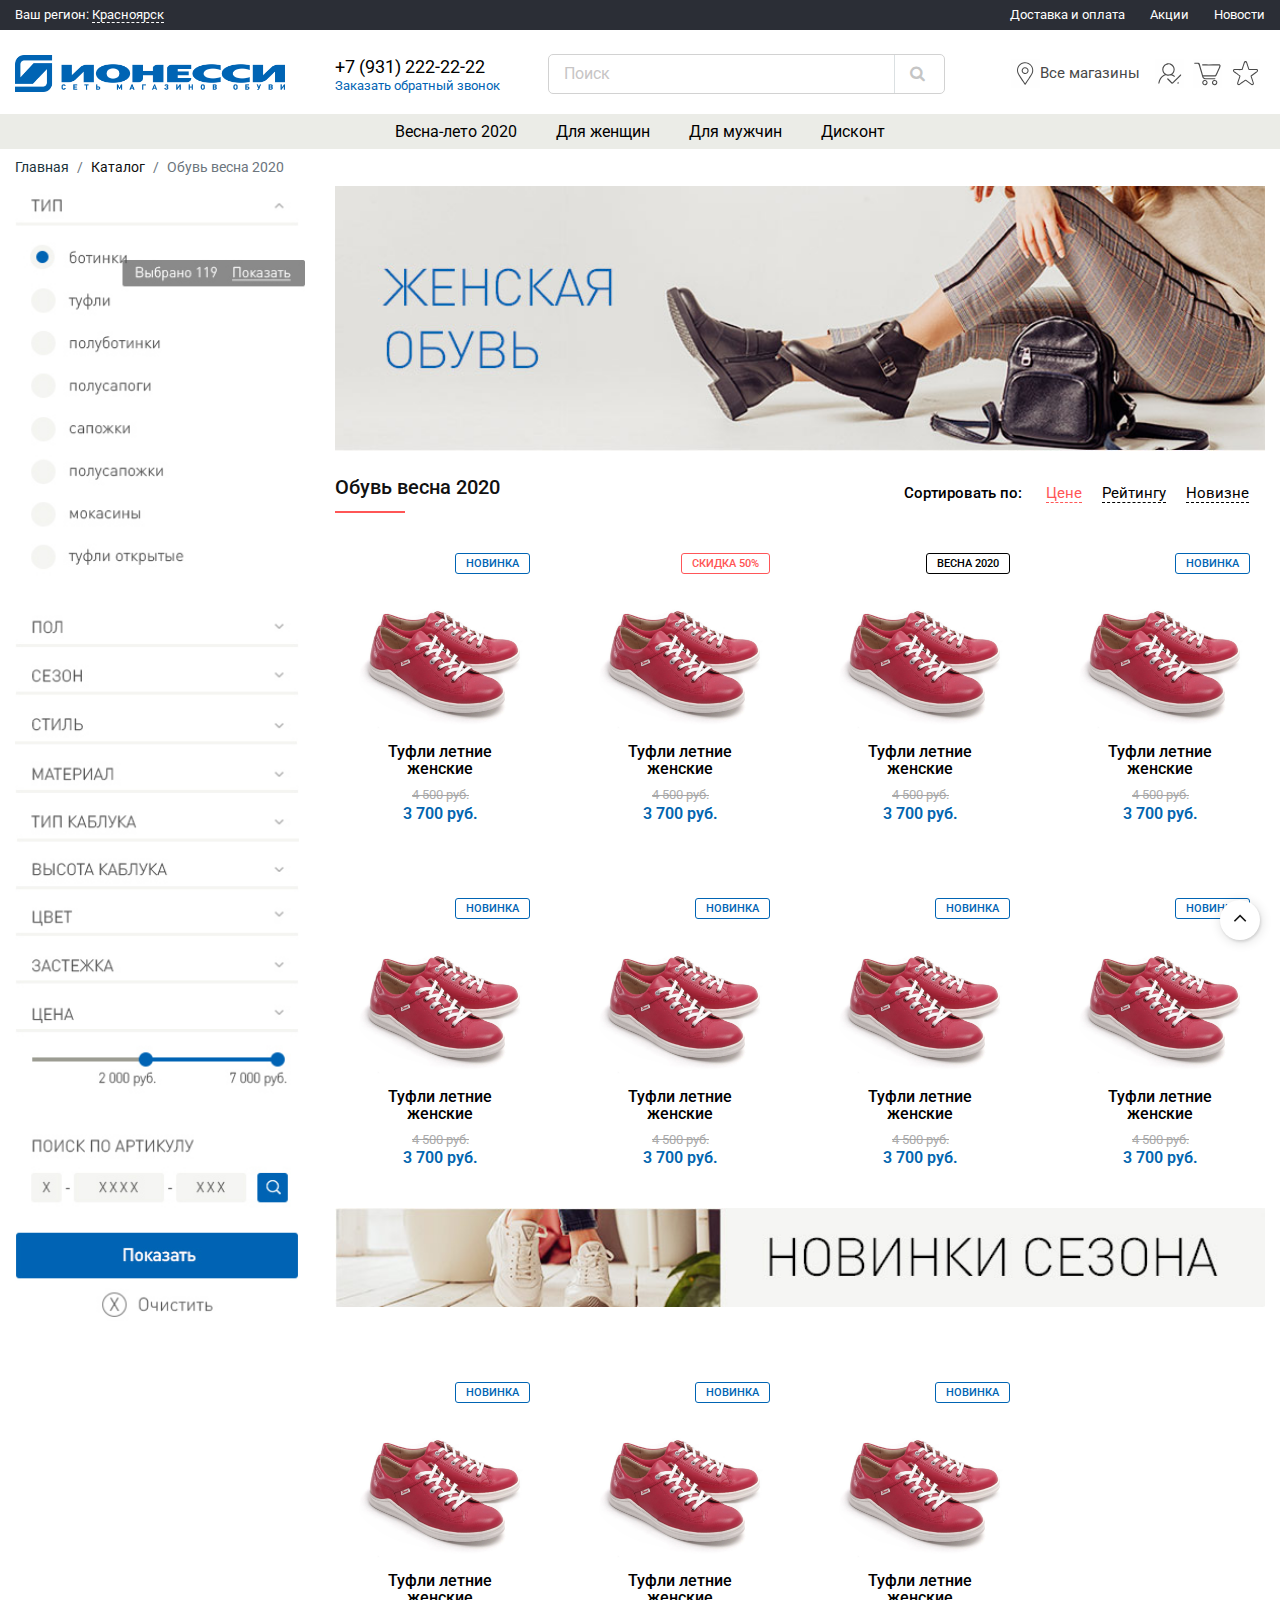
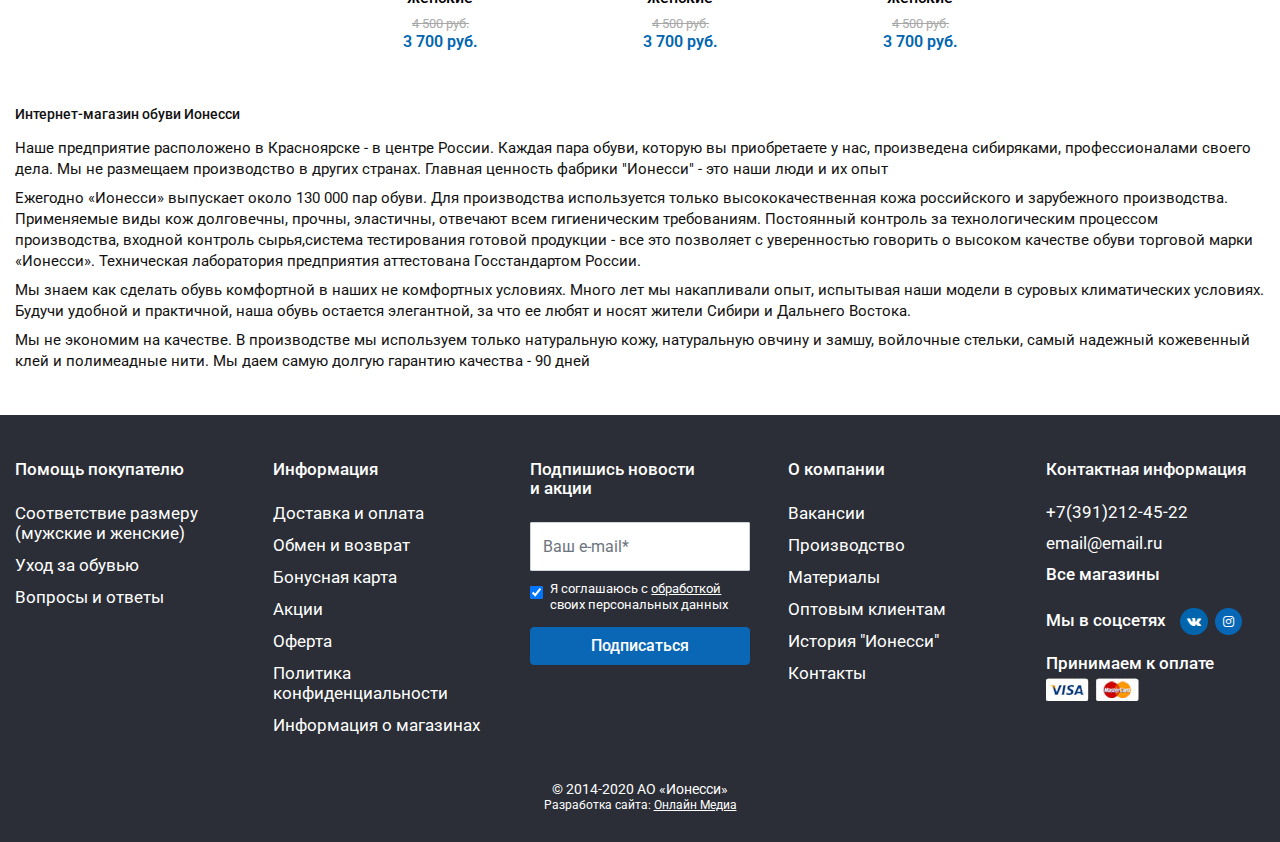
==== catalog.html @ 067e92b2 "Original Files Ionessi" ====
<!DOCTYPE html>
<html lang="ru">

<head>

    <meta charset="utf-8">

    <title>Project VAR</title>
    <meta name="description" content="Project VAR">

    <meta http-equiv="X-UA-Compatible" content="IE=edge">
    <meta name="viewport" content="width=device-width, initial-scale=1, maximum-scale=1">

    <!-- Open Graph Protocol Start -->
    <meta property="og:type" content="article">
    <meta property="og:site_name" content="">
    <meta property="og:title" content="" />
    <meta property="og:description" content="" />
    <meta property="og:url" content="">
    <meta property="og:locale" content="ru_RU">
    <meta property="og:image" content="" />
    <!-- Open Graph Protocol End -->

    <!-- Reset Phone Style Start -->
    <meta name="format-detection" content="telephone=no">
    <!-- Reset Phone Style End -->

    <!-- Template Basic Images Start -->
    <link rel="icon" href="img/favicon/favicon.ico">
    <link rel="apple-touch-icon" sizes="180x180" href="img/favicon/apple-touch-icon-180x180.png">
    <!-- Template Basic Images End -->

    <!-- Custom Browsers Color Start -->
    <meta name="theme-color" content="#000">
    <meta name="msapplication-navbutton-color" content="#000">
    <meta name="apple-mobile-web-app-status-bar-style" content="#000">
    <!-- Custom Browsers Color End -->

    <!-- Other Scripts, Bootstrap First -->
    <link rel="stylesheet" href="libs/bootstrap/css/bootstrap.min.css">
    <link rel="stylesheet"
        href="https://fonts.googleapis.com/css2?family=Roboto:ital,wght@0,400;0,500;0,700;1,400&display=swap">
    <link rel="stylesheet" href="libs/font-awesome/css/font-awesome.min.css">
    <link rel="stylesheet" href="libs/owlcarousel/owl.carousel.min.css">
    <link rel="stylesheet" href="libs/owlcarousel/owl.theme.default.min.css">
    <link rel="stylesheet" type="text/css" href="libs/slick/slick.css" />
    <link rel="stylesheet" type="text/css" href="libs/slick/slick-theme.css" />
    <link rel="stylesheet" href="css/main.css">
    <link rel="stylesheet" href="css/media.css">

</head>

<body>

    <div class="top-line">
        <div class="container-fluid">
            <div class="row">

            </div>
        </div>
    </div>

     <!-- HEADER START -->
     <header id="header" class="header">

        <div class="header-top d-none d-lg-block">
            <div class="container">
                <div class="row justify-content-between align-items-center">
                    <div class="col-md-auto col-12">
                        <div class="region-select">
                            <p>Ваш регион: <a href="#">Красноярск</a></p>
                        </div>
                    </div>
                    <div class="col-md-auto">
                        <ul>
                            <li><a href="#">Доставка и оплата</a></li>
                            <li><a href="#">Акции</a></li>
                            <li><a href="#">Новости</a></li>
                        </ul>
                    </div>
                </div>
            </div>
        </div>

        <div class="fixed-header" id="fixed-header">

            <div class="header-middle d-none d-lg-block">
                <div class="container">
                    <div class="row">
                        <div class="col-xl-3 col-lg-4">
                            <a href="#" class="logo">
                                <img src="img/logo/logo.png" alt="">
                            </a>
                        </div>
                        <div class="col-xl-2 col-lg-4">
                            <div class="header-phone">
                                <a href="tel:" class="phone">+7 (931) 222-22-22</a>
                                <a href="" class="orderphone">Заказать обратный звонок</a>
                            </div>
                        </div>

                        <div class="col-lg-4 d-lg-block d-xl-none">
                            <div class="header-right">
                                <ul>
                                    <li>
                                        <div class="header-shops">
                                            <img src="img/icon/karta.svg"></object>
                                            <a href="#">Все магазины</a>
                                        </div>
                                    </li>
                                    <li><a href=""><img src="img/icon/lich-kab.svg"></a></li>
                                    <li><a href=""><img src="img/icon/korzina.svg"></a></li>
                                    <li><a href=""><img src="img/icon/izbrannoe.svg"></a></li>
                                </ul>
                            </div>
                        </div>

                        <div class="col-xl-4 ">
                            <div class="header-search">
                                <form action="#" method="get">
                                    <div class="header-search-wrapper">
                                        <input type="search" class="form-control" name="q" id="q" placeholder="Поиск"
                                            required="">
                                        <button class="btn" type="submit"><i class="fa fa-search"
                                                aria-hidden="true"></i></button>
                                    </div>
                                </form>
                            </div>
                        </div>
                        <div class="col-xl-3 d-none d-xl-block">
                            <div class="header-right">
                                <ul>
                                    <li>
                                        <div class="header-shops">
                                            <img src="img/icon/karta.svg"></object>
                                            <a href="#">Все магазины</a>
                                        </div>
                                    </li>
                                    <li><a href=""><img src="img/icon/lich-kab.svg"></a></li>
                                    <li><a href=""><img src="img/icon/korzina.svg"></a></li>
                                    <li><a href=""><img src="img/icon/izbrannoe.svg"></a></li>
                                </ul>
                            </div>
                        </div>
                    </div>
                </div>
            </div>
            <!--MAIN MENU START -->
            <div class="nav-wrap main-menu">
                <div class="container">

                    <div class="menu-mobile-wrapper d-block d-lg-none">

                        <a href="#">
                            <img src="img/logo/logo.png" alt="">
                        </a>
                        <div class="mobile-icons">
                            <a href=""><img src="img/icon/izbrannoe.svg"></a>
                            <a href=""><img src="img/icon/korzina.svg"></a>
                        </div>
                    </div>

                    <nav class="menu" id="menu">
                        <ul>
                            <li class="d-block d-lg-none">
                                <div class="header-search">
                                    <form action="#" method="get">
                                        <div class="header-search-wrapper">
                                            <input type="search" class="form-control" name="q" id="q"
                                                placeholder="Поиск" required="">
                                            <button class="btn" type="submit"><i class="fa fa-search"
                                                    aria-hidden="true"></i></button>
                                        </div>
                                    </form>
                                </div>
                            </li>
                            <li><a href="#">Весна-лето 2020</a>
                                <ul>
                                    <li>
                                        <a href="#">Женская обувь</a>

                                        <a href="#">Весна-лето 2020</a>
                                        <ul>
                                            <li><a href="#">В наличии</a></li>
                                        </ul>

                                        <a href="#">Тип обуви</a>
                                        <ul>
                                            <li><a href="#">Кеды(1)</a></li>
                                            <li><a href="#">Кроссовки(14)</a></li>
                                            <li><a href="#">Полуботинки(2)</a></li>
                                            <li><a href="#">Балетки(33)</a></li>
                                            <li><a href="#">Туфли(1)</a></li>
                                            <li><a href="#">Босоножки(24)</a></li>
                                            <li><a href="#">Сандалии(2)</a></li>
                                            <li><a href="#">Сабо(13)</a></li>
                                            <li><a href="#">Шлепанцы(91)</a></li>
                                            <li><a href="#">Ботинки(210)</a></li>
                                            <li><a href="#">Ботильоны(335)</a></li>
                                            <li><a href="#">Полусапоги(310)</a></li>
                                            <li><a href="#">Сапоги(104)</a></li>
                                        </ul>
                                    </li>
                                    <li>
                                        <a href="#">Стиль</a>
                                        <ul>
                                            <li><a href="#">Классический(56)</a></li>
                                            <li><a href="#">Повседневный(143)</a></li>
                                            <li><a href="#">Спортивный(83)</a></li>
                                            <li><a href="#">Для активного отдыха(51)</a></li>
                                        </ul>
                                        <a href="#">Особые свойства</a>
                                        <ul>
                                            <li><a href="#">Обувь с Gore-Tex(70)</a></li>
                                            <li><a href="#">Обувь с Hydromax(22)</a></li>
                                        </ul>
                                        <a href="#">Товары со скидкой(346)</a>
                                        <a href="#" class="info-img"><img src="images/b1.jpg" alt=""></a>
                                    </li>
                                    <li><a href="#">Категория</a>
                                        <ul>
                                            <li><a href="#">Подкатегория</a></li>
                                            <li><a href="#">Подкатегория</a></li>
                                            <li><a href="#">Подкатегория</a></li>
                                            <li><a href="#">Подкатегория</a></li>
                                        </ul>
                                    </li>
                                </ul>
                            </li>
                            <li>
                                <a href="#">Для женщин</a>
                                <ul>
                                    <li><a href="#">Категория</a></li>
                                    <li><a href="#">Категория</a></li>
                                    <li><a href="#">Категория</a></li>
                                </ul>
                            </li>
                            <li><a href="#">Для мужчин</a>
                                <ul>
                                    <li><a href="#">Категория</a>
                                        <ul>
                                            <li><a href="#">Подкатегория</a></li>
                                            <li><a href="#">Подкатегория</a></li>
                                            <li><a href="#">Подкатегория</a></li>
                                            <li><a href="#">Подкатегория</a></li>
                                        </ul>
                                    </li>
                                    <li><a href="#">Категория</a>
                                        <ul>
                                            <li><a href="#">Подкатегория</a></li>
                                            <li><a href="#">Подкатегория</a></li>
                                            <li><a href="#">Подкатегория</a></li>
                                            <li><a href="#">Подкатегория</a></li>
                                        </ul>
                                    </li>
                                    <li><a href="#">Категория</a>
                                        <ul>
                                            <li><a href="#">Подкатегория</a></li>
                                            <li><a href="#">Подкатегория</a></li>
                                            <li><a href="#">Подкатегория</a></li>
                                            <li><a href="#">Подкатегория</a></li>
                                        </ul>
                                    </li>
                                </ul>
                            </li>
                            <li><a href="#">Дисконт</a>
                            <li class="bottom-part-menu d-block d-lg-none">
                                <p class="region-select">Ваш регион: <a href="#">Красноярск</a></p>
                                <a href="tel:" class="phone">+7 (931) 222-22-22</a>
                                <p class="autorization"><a href="#">Регистрация</a>/ <a href="#">Войти</a></p>
                                <a href="#">Доставка и оплата</a>
                                <a href="#">Обмен и возврат</a>
                                <a href="#">Бонусная программа</a>
                                <a href="#">Вопросы и ответы</a>
                                <a href="#">Контакты</a>
                            </li>
                        </ul>
                    </nav>

                </div>
            </div>
            <!--MAIN MENU END -->
        </div>

    </header>
    <!-- HEADER END -->

    <div class="main-wrapper">

        <div class="breadcrumb-section">
            <div class="container">
                <div class="row">
                    <div class="col-md-12">
                        <ol class="breadcrumb">
                            <li class="breadcrumb-item"><a href="index.html">Главная</a></li>
                            <li class="breadcrumb-item">Каталог</li>
                            <li class="breadcrumb-item active">Обувь весна 2020</li>
                        </ol>
                    </div>
                </div>
            </div>
        </div>

        <section class="inner-part">
            <div class="container">
                <div class="row">
                    <div class="col-xl-3 col-lg-4 d-none d-lg-block">
                        <img src="images/demofilter.jpg" style="width: 100%;">
                    </div>
                    <div class="col-xl-9 col-lg-8">
                        <div class="top-banner-wrapper d-none d-lg-block">
                            <img src="images/catalog-banner.jpg">
                        </div>

                        <div class="catalog">

                            <div class="catalog-title-wrapper">
                                <div class="row">
                                    <div class="col-lg-6">
                                        <div class="section-title">
                                            <h1>Обувь весна 2020</h1>
                                        </div>
                                    </div>
                                    <div class="col-lg-6 d-none d-lg-block">
                                        <div class="catalog-sort">
                                            <h3>Сортировать по:</h3>
                                            <ul>
                                                <li><a href="" class="active">Цене</a></li>
                                                <li><a href="">Рейтингу</a></li>
                                                <li><a href="">Новизне</a></li>
                                            </ul>
                                        </div>
                                    </div>
                                </div>
                            </div>

                            <div class="catalog-settings d-block d-lg-none">
                                <div class="catalog-settings__part">
                                    <div class="dropdown open">
                                        <a type="button" id="dropdownMenuButton" data-toggle="dropdown" aria-haspopup="true" aria-expanded="false">
                                          Сортировать по <i class="fa fa-angle-down" aria-hidden="true"></i>
                                        </a>
                                        <div class="dropdown-menu" aria-labelledby="dropdownMenuButton">
                                          <a class="dropdown-item" href="#">Цене</a>
                                          <a class="dropdown-item" href="#">Рейтингу</a>
                                          <a class="dropdown-item" href="#">Новизне</a>
                                        </div>
                                      </div>
                                </div>
                                <div class="catalog-settings__part">
                                    <a href="#" data-toggle="modal" data-target="#openfilter">Фильтр <i class="fa fa-filter" aria-hidden="true"></i></a>
                                </div>
                            </div>

                            <div class="catalog-items">
                                <div class="row">


                                    <div class="col-xl-3 col-lg-4 col-sm-6 col-6">
                                        <div class="item inner-item">
                                            <p class="item-new">Новинка</p>
                                            <div class="item-image">
                                                <a href="product-item.html">
                                                    <img src="images/content/01.jpg" alt="">
                                                    <img src="images/content/02.jpg" alt="">
                                                </a>
                                                <a href="#" class="btn btn-primary">Быстрый просмотр</a>
                                            </div>
                                            <div class="item-desc">
                                                <p class="item-title">Туфли летние женские</p>
                                                <p class="old-price">
                                                    4 500 <span class="ruble">руб.</span>
                                                </p>
                                                <p class="item-price"> 3 700 <span class="ruble">руб.</span></p>


                                            </div>
                                            <div class="item-hover">
                                                <button type="submit" class="btn btn-primary">В корзину</button>
                                            </div>
                                        </div>
                                    </div>

                                    <div class="col-xl-3 col-lg-4 col-sm-6 col-6">
                                        <div class="item inner-item">
                                            <p class="item-action">Скидка 50%</p>
                                            <div class="item-image">
                                                <a href="product-item.html">
                                                    <img src="images/content/01.jpg" alt="">
                                                    <img src="images/content/02.jpg" alt="">
                                                </a>
                                                <a href="#" class="btn btn-primary">Быстрый просмотр</a>
                                            </div>
                                            <div class="item-desc">
                                                <p class="item-title">Туфли летние женские</p>
                                                <p class="old-price">
                                                    4 500 <span class="ruble">руб.</span>
                                                </p>
                                                <p class="item-price"> 3 700 <span class="ruble">руб.</span></p>


                                            </div>
                                            <div class="item-hover">
                                                <button type="submit" class="btn btn-primary">В корзину</button>
                                            </div>
                                        </div>
                                    </div>


                                    <div class="col-xl-3 col-lg-4 col-sm-6 col-6">
                                        <div class="item inner-item">
                                            <p class="item-season">Весна 2020</p>
                                            <div class="item-image">
                                                <a href="product-item.html">
                                                    <img src="images/content/01.jpg" alt="">
                                                    <img src="images/content/02.jpg" alt="">
                                                </a>
                                                <a href="#" class="btn btn-primary">Быстрый просмотр</a>
                                            </div>
                                            <div class="item-desc">
                                                <p class="item-title">Туфли летние женские</p>
                                                <p class="old-price">
                                                    4 500 <span class="ruble">руб.</span>
                                                </p>
                                                <p class="item-price"> 3 700 <span class="ruble">руб.</span></p>


                                            </div>
                                            <div class="item-hover">
                                                <button type="submit" class="btn btn-primary">В корзину</button>
                                            </div>
                                        </div>
                                    </div>


                                    <div class="col-xl-3 col-lg-4 col-sm-6 col-6">
                                        <div class="item inner-item">
                                            <p class="item-new">Новинка</p>
                                            <div class="item-image">
                                                <a href="product-item.html">
                                                    <img src="images/content/01.jpg" alt="">
                                                    <img src="images/content/02.jpg" alt="">
                                                </a>
                                                <a href="#" class="btn btn-primary">Быстрый просмотр</a>
                                            </div>
                                            <div class="item-desc">
                                                <p class="item-title">Туфли летние женские</p>
                                                <p class="old-price">
                                                    4 500 <span class="ruble">руб.</span>
                                                </p>
                                                <p class="item-price"> 3 700 <span class="ruble">руб.</span></p>


                                            </div>
                                            <div class="item-hover">
                                                <button type="submit" class="btn btn-primary">В корзину</button>
                                            </div>
                                        </div>
                                    </div>


                                    <div class="col-xl-3 col-lg-4 col-sm-6 col-6">
                                        <div class="item inner-item">
                                            <p class="item-new">Новинка</p>
                                            <div class="item-image">
                                                <a href="product-item.html">
                                                    <img src="images/content/01.jpg" alt="">
                                                    <img src="images/content/02.jpg" alt="">
                                                </a>
                                                <a href="#" class="btn btn-primary">Быстрый просмотр</a>
                                            </div>
                                            <div class="item-desc">
                                                <p class="item-title">Туфли летние женские</p>
                                                <p class="old-price">
                                                    4 500 <span class="ruble">руб.</span>
                                                </p>
                                                <p class="item-price"> 3 700 <span class="ruble">руб.</span></p>


                                            </div>
                                            <div class="item-hover">
                                                <button type="submit" class="btn btn-primary">В корзину</button>
                                            </div>
                                        </div>
                                    </div>

                                    <div class="col-xl-3 col-lg-4 col-sm-6 col-6">
                                        <div class="item inner-item">
                                            <p class="item-new">Новинка</p>
                                            <div class="item-image">
                                                <a href="product-item.html">
                                                    <img src="images/content/01.jpg" alt="">
                                                    <img src="images/content/02.jpg" alt="">
                                                </a>
                                                <a href="#" class="btn btn-primary">Быстрый просмотр</a>
                                            </div>
                                            <div class="item-desc">
                                                <p class="item-title">Туфли летние женские</p>
                                                <p class="old-price">
                                                    4 500 <span class="ruble">руб.</span>
                                                </p>
                                                <p class="item-price"> 3 700 <span class="ruble">руб.</span></p>


                                            </div>
                                            <div class="item-hover">
                                                <button type="submit" class="btn btn-primary">В корзину</button>
                                            </div>
                                        </div>
                                    </div>

                                    <div class="col-xl-3 col-lg-4 col-sm-6 col-6">
                                        <div class="item inner-item">
                                            <p class="item-new">Новинка</p>
                                            <div class="item-image">
                                                <a href="product-item.html">
                                                    <img src="images/content/01.jpg" alt="">
                                                    <img src="images/content/02.jpg" alt="">
                                                </a>
                                                <a href="#" class="btn btn-primary">Быстрый просмотр</a>
                                            </div>
                                            <div class="item-desc">
                                                <p class="item-title">Туфли летние женские</p>
                                                <p class="old-price">
                                                    4 500 <span class="ruble">руб.</span>
                                                </p>
                                                <p class="item-price"> 3 700 <span class="ruble">руб.</span></p>


                                            </div>
                                            <div class="item-hover">
                                                <button type="submit" class="btn btn-primary">В корзину</button>
                                            </div>
                                        </div>
                                    </div>


                                    <div class="col-xl-3 col-lg-4 col-sm-6 col-6">
                                        <div class="item inner-item">
                                            <p class="item-new">Новинка</p>
                                            <div class="item-image">
                                                <a href="product-item.html">
                                                    <img src="images/content/01.jpg" alt="">
                                                    <img src="images/content/02.jpg" alt="">
                                                </a>
                                                <a href="#" class="btn btn-primary">Быстрый просмотр</a>
                                            </div>
                                            <div class="item-desc">
                                                <p class="item-title">Туфли летние женские</p>
                                                <p class="old-price">
                                                    4 500 <span class="ruble">руб.</span>
                                                </p>
                                                <p class="item-price"> 3 700 <span class="ruble">руб.</span></p>


                                            </div>
                                            <div class="item-hover">
                                                <button type="submit" class="btn btn-primary">В корзину</button>
                                            </div>
                                        </div>
                                    </div>











                                    <!-- SECTION BANNER -->
                                    <div class="col-md-12 d-none d-lg-block">
                                        <div class="section-banner">
                                            <a href="#">
                                                <img src="images/section-banner.jpg" alt="">
                                            </a>
                                        </div>
                                    </div>
                                    <!-- / SECTION BANNER -->

                                    <div class="col-xl-3 col-lg-4 col-sm-6 col-6">
                                        <div class="item inner-item">
                                            <p class="item-new">Новинка</p>
                                            <div class="item-image">
                                                <a href="product-item.html">
                                                    <img src="images/content/01.jpg" alt="">
                                                    <img src="images/content/02.jpg" alt="">
                                                </a>
                                                <a href="#" class="btn btn-primary">Быстрый просмотр</a>
                                            </div>
                                            <div class="item-desc">
                                                <p class="item-title">Туфли летние женские</p>
                                                <p class="old-price">
                                                    4 500 <span class="ruble">руб.</span>
                                                </p>
                                                <p class="item-price"> 3 700 <span class="ruble">руб.</span></p>


                                            </div>
                                            <div class="item-hover">
                                                <button type="submit" class="btn btn-primary">В корзину</button>
                                            </div>
                                        </div>
                                    </div>


                                    <div class="col-xl-3 col-lg-4 col-sm-6 col-6">
                                        <div class="item inner-item">
                                            <p class="item-new">Новинка</p>
                                            <div class="item-image">
                                                <a href="product-item.html">
                                                    <img src="images/content/01.jpg" alt="">
                                                    <img src="images/content/02.jpg" alt="">
                                                </a>
                                                <a href="#" class="btn btn-primary">Быстрый просмотр</a>
                                            </div>
                                            <div class="item-desc">
                                                <p class="item-title">Туфли летние женские</p>
                                                <p class="old-price">
                                                    4 500 <span class="ruble">руб.</span>
                                                </p>
                                                <p class="item-price"> 3 700 <span class="ruble">руб.</span></p>


                                            </div>
                                            <div class="item-hover">
                                                <button type="submit" class="btn btn-primary">В корзину</button>
                                            </div>
                                        </div>
                                    </div>


                                    <div class="col-xl-3 col-lg-4 col-sm-6 col-6">
                                        <div class="item inner-item">
                                            <p class="item-new">Новинка</p>
                                            <div class="item-image">
                                                <a href="product-item.html">
                                                    <img src="images/content/01.jpg" alt="">
                                                    <img src="images/content/02.jpg" alt="">
                                                </a>
                                                <a href="#" class="btn btn-primary">Быстрый просмотр</a>
                                            </div>
                                            <div class="item-desc">
                                                <p class="item-title">Туфли летние женские</p>
                                                <p class="old-price">
                                                    4 500 <span class="ruble">руб.</span>
                                                </p>
                                                <p class="item-price"> 3 700 <span class="ruble">руб.</span></p>


                                            </div>
                                            <div class="item-hover">
                                                <button type="submit" class="btn btn-primary">В корзину</button>
                                            </div>
                                        </div>
                                    </div>


                                </div>



                            </div>

                            <!-- PAGINATION -->
                            <div class="product-pagination">
                                <div class="row">
                                    <div class="col-md-12">

                                    </div>
                                </div>
                            </div>
                            <!-- /PAGINATION -->

                        </div>
                    </div>
                </div>
            </div>
        </section>

        <section class="page-desc">
            <div class="container">
                <div id="readmore">
                    <h2>Интернет-магазин обуви Ионесси</h2>
                    <p>Наше предприятие расположено в Красноярске - в центре России. Каждая пара обуви, которую вы
                        приобретаете у нас, произведена сибиряками, профессионалами своего дела. Мы не размещаем
                        производство в других странах. Главная ценность фабрики "Ионесси" - это наши люди и их опыт</p>
                    <p>Ежегодно «Ионесси» выпускает около 130 000 пар обуви. Для производства используется только
                        высококачественная кожа российского и зарубежного производства. Применяемые виды кож долговечны,
                        прочны, эластичны, отвечают всем гигиеническим требованиям. Постоянный контроль за
                        технологическим процессом производства, входной контроль сырья,система тестирования готовой
                        продукции - все это позволяет с уверенностью говорить о высоком качестве обуви торговой марки
                        «Ионесси».

                        Техническая лаборатория предприятия аттестована Госстандартом России.</p>
                    <p>Мы знаем как сделать обувь комфортной в наших не комфортных условиях. Много лет мы накапливали
                        опыт, испытывая наши модели в суровых климатических условиях. Будучи удобной и практичной, наша
                        обувь остается элегантной, за что ее любят и носят жители Сибири и Дальнего Востока.</p>
                    <p>Мы не экономим на качестве. В производстве мы используем только натуральную кожу, натуральную
                        овчину и замшу, войлочные стельки, самый надежный кожевенный клей и полимеадные нити. Мы даем
                        самую долгую гарантию качества - 90 дней</p>
                </div>

            </div>
        </section>



    </div>

    <!-- Footer Start -->
    <footer class="footer">
        <div class="container grid">

            <div class="footer-widget">
                <h3>Помощь покупателю</h3>
                <ul>
                    <li><a href="#">Соответствие размеру (мужские и женские)</a></li>
                    <li><a href="#">Уход за обувью</a></li>
                    <li><a href="#">Вопросы и ответы</a></li>
                </ul>
            </div>

            <div class="footer-widget">
                <h3>Информация</h3>
                <ul>
                    <li><a href="#">Доставка и оплата</a></li>
                    <li><a href="#">Обмен и возврат</a></li>
                    <li><a href="#">Бонусная карта</a></li>
                    <li><a href="#">Акции</a></li>
                    <li><a href="#">Оферта</a></li>
                    <li><a href="#">Политика конфиденциальности</a></li>
                    <li><a href="#">Информация о магазинах</a></li>
                </ul>
            </div>

            <div class="footer-widget send-part">
                <h3>Подпишись новости <br />и акции</h3>
                <div class="send-order">
                    <form action="">
                        <input type="text" class="form-control" placeholder="Ваш e-mail*">
                        <div class="form-check">
                            <input class="form-check-input" type="checkbox" id="gridCheck" checked="">
                            <label class="form-check-label" for="gridCheck">
                                Я соглашаюсь c <a href="#">обработкой</a> своих персональных данных
                            </label>
                        </div>
                        <button type="submit" class="btn btn-primary btn-send">Подписаться</button>
                    </form>
                </div>
            </div>

            <div class="footer-widget">
                <h3>О компании</h3>
                <ul>
                    <li><a href="#">Вакансии</a></li>
                    <li><a href="#">Производство</a></li>
                    <li><a href="#">Материалы</a></li>
                    <li><a href="#">Оптовым клиентам</a></li>
                    <li><a href="#">История "Ионесси"</a></li>
                    <li><a href="#">Контакты</a></li>
                </ul>
            </div>

            <div class="footer-widget">
                <h3>Контактная информация</h3>
                <div class="contacts-info">
                    <a href="#">+7(391)212-45-22</a>
                    <a href="#">email@email.ru</a>
                </div>
                <h3><a href="#">Все магазины</a></h3>
                <h3 class="social">Мы в соцсетях</h3>
                <a href="#"><i class="fa fa-vk" aria-hidden="true"></i></a>
                <a href="#"><i class="fa fa-instagram" aria-hidden="true"></i></a>
                <h3 class="cards-title">Принимаем к оплате</h3>
                <img src="images/cards.jpg" alt="">
            </div>

        </div>
        <div class="footer-bottom">
            <div class="container">
                <div class="row">
                    <div class="col-md-12">
                        <p>&copy; 2014-2020 АО «Ионесси»</p>
                        <p class="madeby">Разработка сайта: <a href="">Онлайн Медиа</a></p>
                    </div>
                </div>
            </div>
        </div>
    </footer>
    <!-- Footer End -->
    <div id="back-to-top">
        <a href="#top"><i class="fa fa-angle-up"></i></a>
    </div>

    <div class="modal fade" id="openfilter" tabindex="-1" role="dialog"
    aria-labelledby="exampleModalLabel" style="display: none;" aria-hidden="true">
    <div class="modal-dialog modal-dialog-centered" role="document">
        <div class="modal-content">
            <div class="modal-header">
                <h5 class="modal-title" id="exampleModalLabel">Фильтр</h5>
                <button type="button" class="close" data-dismiss="modal" aria-label="Close">
                    <p>×</p>
                </button>
            </div>
            <div class="modal-body filter-body">
                <img src="images/demofilter.jpg" style="width: 100%;">
            </div>
        </div>
    </div>
</div>

    <!-- jQuery Scripts -->
    <script src="js/plugins.min.js"></script>
    <script src="libs/megamenu/js/megamenu.js"></script>
    <script src="libs/owlcarousel/owl.carousel.min.js"></script>
    <!--<script src="libs/owlcarousel/owl.carousel2.thumbs.min.js1"></script>-->
    <script src="libs/slick/slick.min.js"></script>
    <script src="libs/zoomsl/zoomsl.min.js"></script>
    <script src="libs/readmore/readmore.min.js"></script>
    <script src="js/common.js"></script>
</body>

</html>
---- css/main.css ----
/*----------------------------------------

[Table of contents]

1. Main Structure
2. Typography
3. Menu
4. Header
5. Footer
6. Main Slider
7. Banners & Modals
8. Browsers fix

-----------------------------------------*/

/*----------------------------------------
1. Main Structure
-----------------------------------------*/
/*
@font-face {
    font-family: 'DINPro-Light';
    src: url('../fonts/DINPro-Light.eot');
    src: local('☺'), url('../fonts/DINPro-Light.woff') format('woff'), url('../fonts/DINPro-Light.ttf') format('truetype'), url('../fonts/DINPro-Light.svg') format('svg');
    font-weight: normal;
    font-style: normal;
    font-display: swap;
}

@font-face {
    font-weight: 500;
    src: url('../fonts/DINPro-Regular.eot');
    src: local('☺'), url('../fonts/DINPro-Regular.woff') format('woff'), url('../fonts/DINPro-Regular.ttf') format('truetype'), url('../fonts/DINPro-Regular.svg') format('svg');
    font-weight: normal;
    font-style: normal;
    font-display: swap;
}

@font-face {
    font-weight: 500;
    src: url('../fonts/DINPro-Bold.eot');
    src: local('☺'), url('../fonts/DINPro-Bold.woff') format('woff'), url('../fonts/DINPro-Bold.ttf') format('truetype'), url('../fonts/DINPro-Bold.svg') format('svg');
    font-weight: normal;
    font-style: normal;
    font-display: swap;
}


@font-face {
    font-weight: 500;
    src: url('../fonts/DINPro-Medium.eot');
    src: local('☺'), url('../fonts/DINPro-Medium.woff') format('woff'), url('../fonts/DINPro-Medium.ttf') format('truetype'), url('../fonts/DINPro-Medium.svg') format('svg');
    font-weight: normal;
    font-style: normal;
    font-display: swap;
}
*/

body {
    /*font-family: 'DINPro-Light', Arial, Tahoma, sans-serif;*/
    font-family: 'Roboto', Arial, Tahoma, sans-serif;
    font-size: 18px;
    line-height: 1.2;
    font-weight: 400;
    color: #111111;
    margin-left: 0;
    margin-right: 0;
    margin-top: 0;
    min-width: 300px;
    -webkit-font-smoothing: antialiased;
}

.main-wrapper {
    min-height: 1150px;
}

.section-title h2 {
    margin-bottom: 40px;
    text-align: left;
    color: #0e3154;
    font-size: 32px;
}

.section-title h1{
    font-weight: 500;
    font-size: 20px;
}

.section-title{
    position: relative;
}

.section-title h2:after {
    display: block;
    width: 70px;
    content: '';
    position: absolute;
    border-bottom: 2px solid #ff5656;
    bottom: -15px;
    left: 0;
}

.section-title a {
    position: absolute;
    right: 0;
    top: 0;
    color: #2471b9;
    text-decoration: underline;
}

.form-control {
    display: block;
    width: 100%;
    height: calc(1.5em + .75rem + 2px);
    padding: 1.475rem .75rem;
    font-size: 1rem;
    font-weight: 400;
    line-height: 1.5;
    color: #495057;
    background-color: #fff;
    background-clip: padding-box;
    border-radius: 1px;
    transition: border-color .15s ease-in-out,box-shadow .15s ease-in-out;
}

.input-group .form-control{
    border: none;
}

.form-check {
    position: relative;
    display: block;
    padding-left: 0.5rem;
}

.product-info .form-control{
    border: 1px solid #cacaca;
}

.product-specs {
    padding-bottom: 10px;
    margin-bottom: 15px;
    font-size: 14px;
}

.product-specs p {
    color: #8b8b8b;
    margin-bottom: 10px;
}

.product-specs p span{
    color: #000;
}

.product-like {
    margin: 45px auto 0 auto;
    border-radius: 5px;
    background-color: #ebece7;
    padding: 5px 5px 5px 5px;
    max-width: 90px;
    text-align: center;
}

.product-like .fa {
    display: inline-block;
    color: #a0a0a0;
}

.likes-number{
    display: inline-block;
}

.button-container {
    position: absolute;
    top: 65%;
    z-index: 5;
    width: 100%;
    left: 0;
    text-align: center;
}

.inner-content .form-container .form-control{
    border: 1px solid #cacaca;
}


.form-container h2{
    margin-bottom: 40px;
}

.btn.btn-primary {
    font-weight: 500;
    padding-left: 20px;
    padding-right: 20px;
}

.reviews-btn{
    text-align: right;
}

.map{
    margin-bottom: 50px;
}

.reviews {
    padding-bottom: 40px;
    padding-top: 10px;
}

.reviews h3{
    font-weight: 500;
}

.reviews-desc{
    text-align: justify;
    color: #000;
    font-weight: 400;
    font-size: 14px;
    line-height: 1.42857143rem;
}




/*----------------------------------------
2. Typography
-----------------------------------------*/

h1 {
    font-size: 1.9em;
    line-height: 54px;
    font-weight: 500;
    margin-bottom: 1rem;
    line-height: 1.1;
}

h2 {
    font-weight: 500;
    font-size: 1.5em;
    margin-bottom: 1rem;
    line-height: 1.1;
}

h3 {
    font-size: 1.3em;
    font-weight: 500;
    margin-bottom: 1rem;
    line-height: 1.1;
}

h4 {
    font-size: 1.1em;
    font-weight: 500;
    margin-bottom: 1rem;
}

h5 {
    font-size: 0.8em;
    font-weight: 500;
    margin-bottom: .5rem;
}

h6 {
    font-size: 0.5em;
    font-weight: 500;
    margin-bottom: .5rem;
}

p {
    margin-bottom: 1rem;
}

/*----------------------------------------
3. Menu
-----------------------------------------*/

/* Go To Top */

#back-to-top {
    display: block;
    z-index: 500;
    width: 40px;
    height: 40px;
    text-align: center;
    font-size: 22px;
    position: fixed;
    bottom: -40px;
    right: 20px;
    line-height: 35px;
    -webkit-border-radius: 50%;
    border-radius: 50%;
    -webkit-transition: all 1s ease-in-out;
    -moz-transition: all 1s ease-in-out;
    -ms-transition: all 1s ease-in-out;
    -o-transition: all 1s ease-in-out;
    transition: all 1s ease-in-out;
    background-color: #fff;
    text-decoration: none;
    box-shadow: 1px 1.732px 12px 0px rgba(0, 0, 0, 0.14), 1px 1.732px 3px 0px rgba(0, 0, 0, 0.12);
}

#back-to-top i {
    -webkit-transition: all 1s ease-in-out;
    -moz-transition: all 1s ease-in-out;
    -ms-transition: all 1s ease-in-out;
    -o-transition: all 1s ease-in-out;
    transition: all 1s ease-in-out;
}

#back-to-top a {
    width: 40px;
    height: 40px;
    display: block;
    color: #111;
}

#back-to-top.show {
    bottom: 20px;
}

#back-to-top:hover {
    background-color: #111;
}

#back-to-top:hover i {
    color: #fff;
}

/* Mega Menu */


.info-img img{
    width: 100%;
}

.info-img{
    display: block;
}

.menu-mobile {
    display: none;
    padding: 0px;
    width: 20px;
    overflow: hidden;
}

.menu-mobile:hover{
    text-decoration: none;
}
/*
.menu-mobile:after {
    content: "\f0c9";
    font-family: "FontAwesome";
    font-size: 15px;
    padding: 0;
    float: left;
    position: relative;
    top: 0px;
    -webkit-transform: translateY(-25%);
    -ms-transform: translateY(-25%);
    transform: translateY(-25%);
    color: #7c7974;
}
*/

/* Спрятать скролл у меню */

.menu .show-on-mobile::-webkit-scrollbar { /* chrome based */
    width: 0px;  /* ширина scrollbar'a */
    background: transparent;  /* опционально */
}

.menu .show-on-mobile::-webkit-scrollbar-track{
    width: 0;
}

.menu .show-on-mobile {
    -ms-overflow-style: none;  /* IE 10+ */
    scrollbar-width: none; /* Firefox */
}

.menu-mobile:before {
    content: "\f0c9";
    font-family: "FontAwesome";
    font-size: 25px;
    padding: 0;
    position: relative;
    top: 0px;
    -webkit-transform: translateY(-25%);
    -ms-transform: translateY(-25%);
    transform: translateY(-25%);
    color: #0064b3;
    margin-right: 50px;
}

.menu-mobile.active:before {
    content: "\f00d";
    font-family: "FontAwesome";
    font-size: 25px;
    padding: 0;
    position: relative;
    top: 0px;
    -webkit-transform: translateY(-25%);
    -ms-transform: translateY(-25%);
    transform: translateY(-25%);
    color: #0064b3;
    margin-right: 50px;
}
.menu-dropdown-icon:before {
    content: "\f067";
    font-family: "FontAwesome";
    display: none;
    cursor: pointer;
    padding: 0;
    color: #333;
    font-size: 13px;
    line-height: 30px;
    position: absolute;
    right: 50px;
}
.menu-dropdown-icon.active:before {
    content: "\f00d";
    font-family: "FontAwesome";
    display: none;
    cursor: pointer;
    padding: 0;
    color: #333;
    font-size: 13px;
    line-height: 30px;
    position: absolute;
    right: 0;
}



.menu > ul > li.bottom-part-menu {
    font-size: 13px;
    margin-top: 40px;
    min-height: 320px;
}

.menu > ul > li.bottom-part-menu a {
    font-size: 13px;
    font-weight: 400;
}

.menu > ul > li.bottom-part-menu p.autorization{
    margin-bottom: 0;
}

.bottom-part-menu a.phone{
    margin-bottom: 0;
    border-bottom: 1px solid gainsboro;
    padding-bottom: 10px;
}

.bottom-part-menu .autorization{
    margin-bottom: 0;
    border-bottom: 1px solid gainsboro;
    padding-bottom: 0px;
}

.menu > ul > li.bottom-part-menu p.autorization a {
    display: inline-block;
    width: auto;
    padding-right: 5px;
}



.menu > ul > li p.region-select a{
    width: auto;
    display: inline-block;
    font-size: 13px;
    border-bottom: 1px dashed #000;
    padding: 0;
}

.menu > ul {
    margin: 0 auto;
    width: 100%;
    list-style: none;
    padding: 0;
    position: relative;
    /* IF .menu position=relative -> ul = container width, ELSE ul = 100% width */
    box-sizing: border-box;
    text-align: center;
}

.menu > ul:before,
.menu > ul:after {
    content: "";
    display: table;
}

.menu > ul:after {
    clear: both;
}

.menu > ul > li {
    padding: 0;
    margin: 0;
    display: inline-block;
}
/*
.menu> ul > li:first-child {
    margin-left: 15%;
}
*/
.menu > ul > li a {
    text-decoration: none;
    padding: 0.6em 3em;
    display: block;
    -webkit-transition: all 0.5s ease-in-out;
    -moz-transition: all 0.5s ease-in-out;
    -ms-transition: all 0.5s ease-in-out;
    -o-transition: all 0.5s ease-in-out;
    transition: all 0.5s ease-in-out;
    color: #000;
    font-size: 16px;
}

.menu > ul > li a:hover {
    color: #ff5555;
    background-color: white;
}

.menu > ul > li > ul {
    display: none;
    width: 65%;
    background: #fff;
    padding: 20px;
    position: absolute;
    z-index: 999;
    left: 15%;
    margin: 0;
    list-style: none;
    box-sizing: border-box;
    border: 1px solid #dadada;
    border-top: none;
}

.menu > ul > li > ul:before,
.menu > ul > li > ul:after {
    content: "";
    display: table;
}

.menu > ul > li > ul:after {
    clear: both;
}

.menu > ul > li > ul > li {
    margin: 0;
    padding-bottom: 0;
    list-style: none;
    width: 25%;
    background: none;
    float: left;
    border-right: 1px solid #dadada;
    margin-right: 0%;
    margin-left: 0%;
    padding-right: 2%;
    padding-left: 2%;
}

.menu > ul > li > ul li:last-child{
    border-right: none;
}


.menu > ul > li > ul > li a {
    color: #272727;
    padding: 0;
    width: 100%;
    display: block;
    font-size: 16px;
    text-transform: inherit;
    font-weight: 700;
    text-align: left;
    margin-top: 21px;
}

.menu > ul > li > ul > li a:first-child {
    margin-top: 5px;
}

.menu > ul > li > ul > li > ul {
    display: block;
    padding: 0;
    margin: 0px 0 0;
    list-style: none;
    box-sizing: border-box;
}

.menu > ul > li > ul > li > ul:before,
.menu > ul > li > ul > li > ul:after {
    content: "";
    display: table;
}

.menu > ul > li > ul > li > ul:after {
    clear: both;
}

.menu > ul > li > ul > li > ul > li {
    float: left;
    width: 100%;
    padding: 3px 0;
    margin: 0;
    font-size: 15px;
}

.menu > ul > li > ul > li > ul > li a {
    border: 0;
    color: #6f6f6f;
    text-transform: initial;
    font-weight: 400;
    margin-top: 2px;
    font-size: 14px;
}

.menu > ul > li > ul.normal-sub {
    width: 300px;
    left: auto;
    padding: 10px 20px;
}

.menu > ul > li > ul.normal-sub > li {
    width: 100%;
    border-right: none;
}

.menu > ul > li > ul.normal-sub > li a {
    border: 0;
    padding: 0px;
}

.main-menu {
    position: static;
    top: 0px;
    background-color: rgb(235, 236, 231);
}


/*
.menu-fixed.main-menu {
    position: fixed;
    top: 0px;
    width: 100%;
    z-index: 10;
}
*/
.menu-mobile-wrapper{
    position: relative;
}
.fixed-header.header-fixed {
    position: fixed;
    top: 0px;
    width: 100%;
    z-index: 99;
    background-color: white;
    border-bottom: 1px solid #ebece7;
}

.show-on-mobile .header-search{
    margin-top: 5px;
    margin-bottom: 10px;
}

.menu> ul.show-on-mobile > li:first-child {
    border-bottom: none;
}

/*
.menu-fixed .menu > ul > li a {
    padding: 1em 3em;
    -webkit-transition: all 0.5s ease-in-out;
    -moz-transition: all 0.5s ease-in-out;
    -ms-transition: all 0.5s ease-in-out;
    -o-transition: all 0.5s ease-in-out;
    transition: all 0.5s ease-in-out;
}
*/
/*----------------------------------------
4. Header
-----------------------------------------*/
.header-top {
    background-color: #2b2e36;
    padding-top: 5px;
    padding-bottom: 5px;
}

.header-top ul{
    display: -ms-flexbox;
    display: flex;
    -ms-flex-align: center;
    align-items: center;
    list-style: none;
}

.header-top ul li {
    position: relative;
    margin: 0;
    margin-left: 25px;
}

.header-top ul li a {
    color: #fff;
    display: flex;
    align-items: center;
    padding: 2px 0px;
    white-space: nowrap;
    transition: color .2s ease;
}

.header-top ul li a:hover{
    text-decoration: none;
    color: #ff5656;
}


.header-top p, .header-top ul {
    margin-bottom: 0;
    font-size: 13px;
    color: #fff;
}

.header-middle {
    padding-top: 20px;
    padding-bottom: 20px;
}

.logo {
    display: block;
}

.logo img {
    display: block;
    max-width: 270px;
    height: auto;
    width: 100%;
    margin-top: 5px;
}

.header-phone{
    margin-top: 6px;
}

.header-phone a {
    display: block;
    color: #0064b3;
}

.header-phone .phone {
    color: #000;
    line-height: 21px;
    font-size: 20px;
    transition: color .2s ease;
}

.header-phone .phone:hover{
    text-decoration: none;
    color: #ff5656;
    transition: color .2s ease;
}


.header-phone .orderphone {
    line-height: 17px;
    font-size: 14px;
}

.header-search {
    position: relative;
    margin: 0;
    padding: 0;
    border: 0;
    font-size: 0;
    line-height: 1;
    margin-top: 4px;
}

.header-search .header-search-wrapper {
    display: flex;
    border: 1px solid #d2d2d2;
    border-radius: 5px;
}

.header-search .form-control {
    flex: 1 1 auto;
    width: 100%;
    margin: 0;
    padding: 4px 15px;
    border: 0;
    border-radius: 20px 0 0 20px;
    color: black;
    line-height: 20px;
    box-shadow: none;
}

input[type="search"]::-moz-placeholder {color: #c7c5c5;}
input[type="search"]::-webkit-input-placeholder { color: #c7c5c5; }
input[type="search"]:-ms-input-placeholder { color: #c7c5c5; }
input[type="search"]::-ms-input-placeholder { color: #c7c5c5; }
input[type="search"]::placeholder { color: #c7c5c5; } 

.header-search .btn {
    -ms-flex: 0 0 50px;
    flex: 0 0 50px;
    min-width: 0;
    max-width: 50px;
    height: 38px;
    margin: 0;
    padding: 0 3px 0 0;
    border: 0;
    border-left: 1px solid #dbe0e2;
    border-radius: 0 20px 20px 0;
    background: transparent;
    background-color: transparent;
    color: #c5c5c5;
    font-size: 16px;
    font-weight: 400;
    line-height: 1;
    cursor: pointer;
}

.header-shops {
    align-items: center;
    display: flex;
    min-width: 180px;
}

.header-right img{
    width: 29px;
    height: 29px;
}

.header-shops a{
    color: #242424;
}

.header-shops .fa{
    margin-right: 5px;
}

.header-right ul {
    list-style: none;
    text-align: right;
    padding-left: 0;
    margin-bottom: 0;
}

.header-right ul li{
    display: inline-block;
}

.header-right a {
    color: #494949;
    transition: color .2s ease;
    margin-right: 5px;
    font-weight: 400;
    font-size: 15px;
}

.header-right a img{
    vertical-align: inherit;
}

.header-right a:hover {
    text-decoration: none;
    color: #ff5656;
    transition: color .2s ease;
}

.header-right .fa {
    font-size: 23px;
    margin-right: 10px;
    color: #464646;
}

.header-right li:last-child .fa{
    margin-right: 0;
}

.header-right {
    margin-top: 9px;
}

.region-select a {
    color: #ffffff;
    border-bottom: 1px dashed;
    transition: color .2s ease;
}

.region-select a:hover {
    text-decoration: none;
    color: #ff5656;
    transition: color .2s ease;
}

.menu-mobile-wrapper .mobile-icons {
    display: inline-block;
    position: absolute;
    right: 0;
}

.menu-mobile-wrapper .mobile-icons img {
    height: 28px;
    width: 28px;
    margin-top: 15px;
}

.menu-mobile-wrapper .mobile-icons a{
    margin-right: 5px;
}

/* SLIDER */




.slide-content {
    position: absolute;
    top: 0;
    width: 100%;
    padding-top: 40px;
    padding-bottom: 50px;
    z-index: 3;
}

.slide-content ul {
    font-size: 20px;
    max-width: 310px;
    line-height: 25px;
}

.slide-content ul li {
    margin-bottom: 15px;
    color: #ff5555;
}

.slide-content ul li span{
    color: #000;;
}

.slide-content .btn-primary {
    border: 1px solid #0163b4;
    max-width: 220px;
    background-color: #0064b4;
    color: #fff;
    margin-left: 0;
    margin-top: 15px;
    font-size: 20px;
}

.slide-content .btn-primary:hover{
    background-color: #004881;
    border: 1px solid #004881;
}

.carousel-indicators li {
    width: 15px;
    height: 9px;
}

.dateend {
    color: #080808;
    margin-bottom: 5px;
}

.slide-bg{
    width: 100%;
    height: 100%;
    background-color: rgba(0, 0, 0, 0.27);
    position: absolute;
    z-index: 2;
}

.carousel-item {
    min-height: 550px;
    background-size: cover;
    background-position: center;
}

.carousel-control-next-icon{
    background-image: url(../img/icon/right-arrow.png);
    height: 60px;
    width: 20px;
}

.carousel-control-prev-icon {
    background-image: url(../img/icon/left-arrow.png);
    height: 60px;
    width: 20px;
}

.carousel-control-next, .carousel-control-prev {
    z-index: 3;
    width: 4%;
}

.slide-banner h1 {
    color: #0064b1;
    font-size: 39px;
    text-transform: uppercase;
    line-height: 47px;
    position: relative;
    margin-bottom: 30px;
}

.slide-banner h1:after {
    display: block;
    width: 65px;
    content: '';
    position: absolute;
    border-bottom: 2px solid #d2d2d2;
    bottom: -15px;
    left: 0;
}

.slide-banner {
    background-color: hsla(0, 0%, 100%, 0.45);
    padding: 20px 30px 20px 30px;
    filter: brightness(0.7);
}
/*
.main-slider{
    max-width: 1920px;
    margin: 0 auto;
    position: relative;
}

.main-slider .owl-dots{
    position: absolute;
    bottom: 5px;
    width: 100%;
}
*/
.top-slider .owl-theme .owl-dots .owl-dot span {
    width: 13px;
    height: 13px;
    margin: 5px 7px;
    background: #eaeaea;
    display: block;
    -webkit-backface-visibility: visible;
    transition: opacity .2s ease;
    border-radius: 30px;
}

.top-slider .owl-theme .owl-dots .owl-dot.active span, .top-slider .owl-theme .owl-dots .owl-dot:hover span {
    background: #ffffff;
}

.owl-theme .owl-dots .owl-dot {
    display: inline-block;
    zoom: 1;
    outline: none;
}

.carousel-indicators {
    z-index: 9;
    bottom: -10px;
}

.carousel-indicators li {
    border-radius: 100%;
    height: 15px;
    width: 15px;
}

.carousel-item{
    max-height: 460px;
}


#readmore{
    overflow: hidden;
    transition: all 0.5s ease 0s;
}

.readmorelink{
    color: #676767;
    font-size: 14px;
    border-bottom: 1px dashed #676767;
}

.readmorelink:hover{
    text-decoration: none;
    color: #ff5656;
    border-bottom: 1px dashed #ff5656;
}



/* advantages */
.advantage-item a, .advantage-item p {
    text-align: center;
    font-size: 16px;
    line-height: 17px;
    color: #0c0c0c;
}

.advantage{
    padding-bottom: 40px;
    padding-top: 40px;
    box-shadow: 0px 0px 5px 2px rgba(45, 45, 45, 0.35);
    border-bottom: 1px dashed #111;
}

.advantage .section-title {
    margin-bottom: 50px;
}

.advantage-item {
    list-style: none;
    text-align: center;
    margin-top: 15px;
    margin-bottom: 15px;
}

.advantage-item:hover{
    box-shadow: 4px 4px 10px 5px #efefef;
}

.advantage-item:hover  p {
    color: #0064b6;
}

.advantage-item img {
    margin: 10px auto 10px auto;
    width: 35%;
}
.advantage-item a {
    display: block;
    padding-top: 15px;
    padding-bottom: 10px;
}

.advantage-item li {
    font-size: 20px;
    color: #4e4e4e;
    margin-bottom: 15px;
}

.advantage-item li .fa {
    color: red;
    border: 1px solid red;
    border-radius: 30px;
    padding: 5px;
    margin-right: 5px;
}


/* breadcrumbs */
.breadcrumb-section {
    margin-top: 5px;
    margin-bottom: 5px;
}

.breadcrumb {
    padding-left: 0;
    background-color: #fff;
    border-radius: 0;
    font-size: 14px;
    margin-bottom: 0;
    padding-top: 5px;
    padding-bottom: 5px;
}
.breadcrumb a {
    color: #1b343c;
}

/* main-actions */

.action-item img{
    width: 100%;
    height: auto;
}

.action-item {
    margin-bottom: 5px;
}

.action-content{
    padding: 20px 30px 10px 10px;
}

.action-content h2 {
    margin-top: 0px;
    line-height: 18px;
    position: relative;
    margin-bottom: 27px;
    font-size: 17px;
}

.action-content h2 :after {
    display: block;
    width: 75px;
    content: '';
    position: absolute;
    border-bottom: 2px solid #ff5555;
    bottom: -12px;
    left: 0;
}

.action-content h2 a{
    color: #000;
}

.action-content p {
    line-height: 18px;
    font-size: 15px;
}

.main-actions {
    padding-bottom: 10px;
    padding-top: 10px;
}

/* product demo */

.product-demo{
    padding-bottom: 20px;
}

.product-demo .item {
    margin-bottom: 25px;
}

.product-demo .item:hover .item-title {
    opacity: 0;
}

.product-demo .item:hover .button{
    display: block;
    text-decoration: none;
} 

.product-demo .item:hover .item-image a img:nth-child(2) {
    display: block;
}

.product-demo .item:hover .item-image a img:nth-child(1) {
    display: none;
}


.inner-item.item:hover .item-image a img:nth-child(2) {
    display: block;
}

.inner-item.item:hover .item-image a img:nth-child(1) {
    display: none;
}

.product-description p{
	color: #4d4d4d;
    font-weight: 400;
    font-size: 13px;
    line-height: 17px;
    text-align: justify;
}

.product-demo .item .button:hover{
    background-color: #ff5656;
}

.product-demo .item .button {
    background-color: #0064b6;
    color: #fff;
    padding: 5px 10px 5px 10px;
    border-radius: 3px;
    width: 80%;
    display: block;
    text-align: center;
    display: none;
    margin-left: 10%;
}

.product-demo-head {
    border-bottom: 3px solid #e0e0e0;
    margin-bottom: 10px;
}

.demo-link{
    text-align: center;
    display: block;
    text-transform: uppercase;
}

.nav-tabs {
    border-bottom: 1px solid #dee2e6;
    border: none;
}

.nav-tabs .nav-item.show .nav-link,
.nav-tabs .nav-link.active {
    color: #0064b6;
    background-color: #fff;
    border: none;
    border-bottom: 3px solid #0064b6;
    font-weight: 500;
}

.nav-tabs .nav-item:first-child .nav-link:hover, .nav-tabs .nav-item:first-child .nav-link {
    border: none;
    padding-left: 30px;
    padding-right: 30px;
}

.nav-tabs .nav-item:first-child .nav-link .fa{
    color: #0064b6;
    margin-right: 5px;
}

.nav-tabs .nav-link {
    border-top-left-radius: .25rem;
    border-top-right-radius: .25rem;
    border: none;
}

.nav-tabs .nav-item {
    margin-bottom: -1px;
    width: 33.333333%;
}

.nav-tabs .nav-link {
    margin-bottom: -2px;
    padding-bottom: 10px;
    color: #000;
}

.tab-content {
    border-bottom: 3px solid #e0e0e0;
}

/* popup styles */
.image-source-link {
	color: #98C3D1;
}

.mfp-with-zoom .mfp-container,
.mfp-with-zoom.mfp-bg {
	opacity: 0;
	-webkit-backface-visibility: hidden;
	/* ideally, transition speed should match zoom duration */
	-webkit-transition: all 0.3s ease-out; 
	-moz-transition: all 0.3s ease-out; 
	-o-transition: all 0.3s ease-out; 
	transition: all 0.3s ease-out;
}

.mfp-with-zoom.mfp-ready .mfp-container {
		opacity: 1;
}
.mfp-with-zoom.mfp-ready.mfp-bg {
		opacity: 0.8;
}

.mfp-with-zoom.mfp-removing .mfp-container, 
.mfp-with-zoom.mfp-removing.mfp-bg {
	opacity: 0;
}



.owl-prev {
    background-image: url(../img/icon/c-left.png) !Important;
    height: 75px;
    width: 35px;
    float: left;
    margin-left: -74px !Important;
    background-repeat: no-repeat !IMPORTANT;
    opacity: 0.7;
    outline: none;
}

.owl-next {
    background-image: url(../img/icon/c-right.png) !Important;
    height: 75px;
    width: 35px;
    float: right;
    margin-right: -74px !Important;
    background-repeat: no-repeat !IMPORTANT;
    opacity: 0.7;
    outline: none;
}

.top-slider .owl-prev{
    float: none;
    margin-left: 0 !important;
}

.top-slider .owl-next{
    float: none;
    margin-right: 0 !important;
}

.owl-theme .owl-nav {
    position: absolute;
    top: 30%;
    width: 100%;
    z-index: -1;
}

.top-slider .owl-theme .custom-nav {
    position: absolute;
    top: 20%;
    left: 0;
    right: 0;
    z-index: 1;
}

.catalog-settings {
    border-bottom: 1px solid #e0e0e0;
    position: sticky;
    top: 61px;
    z-index: 5;
    background-color: rgba(254, 254, 254, 0.94);
    margin-left: 0px;
    width: 100%;
}

.catalog-settings a {
    font-size: 13px;
    color: #404040;
    text-align: center;
    width: 100%;
    display: block;
    padding: 10px 0 10px 0;
}

.catalog-settings__part {
    width: 48%;
    display: inline-block;
}

.catalog-settings__part .dropdown-menu{
    width: 100%;
    border-radius: 0;
}

.catalog-settings__part a:hover{
    color: #ff5659;
}

.catalog-settings__part .dropdown-item:focus, .catalog-settings__part .dropdown-item:hover {
    color: #ff5659;
    text-decoration: none;
    background-color: #ffffff;
}

.catalog-settings__part:first-child{
    border-right: 1px solid #e0e0e0;
}

.catalog-settings a:hover{
    text-decoration: none;
}

.gallery-wrapper {
    margin: 0 auto;
    position: relative;
    width: 90%;
    max-width: 1320px;
}

.owl-prev span, .owl-next span {
    display: none;
}

.owl-theme .owl-nav [class*=owl-]:hover, .owl-theme .owl-nav [class*=owl-]:focus {
    background: transparent;
    color: #FFF;
    text-decoration: none;
    opacity: 1;
    outline: none;
}

.product-demo-head .nav-item p{
    font-size: 20px;
}

.product-demo-head .nav-item a{
    font-size: 20px;
}

.item {
    position: relative;
    padding: 10px 10px 20px 10px;
    margin-top: 20px;
    margin-bottom: 20px;
    border-radius: 2px;
    -webkit-transition: 0.2s ease-out 0.2s;
     -moz-transition: 0.2s ease-out 0.2s;
     -o-transition: 0.2s ease-out 0.2s;
     transition: 0.2s ease-out 0.2s;
}
.item-image{
    position: relative;
}

.item-image a{
    width: 100%;
    height: 100%;
    top: 0;
    left: 0;
    display: block;
}

.item-image a img:nth-child(2){
    display: none;
}

.item.inner-item:hover .item-hover {
    position: absolute;
    bottom: -45px;
    width: 100%;
    left: 0;
    padding-left: 15px;
    padding-right: 15px;
    padding-bottom: 15px;
    background-color: #fff;
    box-shadow: 3px 13px 11px 4px #e4e4e4;
    z-index: 9;
}

.item-new {
    text-transform: uppercase;
    font-size: 11px;
    border: 1px solid #0064b4;
    text-align: center;
    display: inline-block;
    padding: 3px 10px;
    font-weight: 500;
    border-radius: 3px;
    position: absolute;
    right: 15px;
    top: 15px;
    color: #0064b4;
    z-index: 1;
}

.item-action {
    text-transform: uppercase;
    font-size: 11px;
    border: 1px solid #ff5659;
    text-align: center;
    display: inline-block;
    padding: 3px 10px;
    font-weight: 500;
    border-radius: 3px;
    position: absolute;
    right: 15px;
    top: 15px;
    color: #ff5555;
    z-index: 1;
}

.action-box .item-action, .action-box .item-new, .action-box .item-season{
    position: relative;
}

.item-season {
    text-transform: uppercase;
    font-size: 11px;
    border: 1px solid #000000;
    text-align: center;
    display: inline-block;
    padding: 3px 10px;
    font-weight: 500;
    border-radius: 3px;
    position: absolute;
    right: 15px;
    top: 15px;
    color: #000000;
    z-index: 1;
}

.item-desc {
    margin-top: 5px;
    padding-left: 15px;
    padding-right: 15px;
    position: relative;
    text-align: center;
}

.item-title {
    font-size: 16px;
    color: #000;
    text-align: center;
    font-weight: 500;
    line-height: 17px;
    margin-bottom: 5px;
}

.item-art {
    text-align: center;
    color: #9e9e9e;
}

.item-price {
    font-size: 16px;
    font-weight: 600;
    margin-bottom: 0;
    color: #0165af;
}

.old-price {
    color: #aaaaaa;
    font-size: 13px;
    position: relative;
    margin-bottom: 0;
    display: inline-block;
}

.old-price:after {
    display: block;
    width: 100%;
    content: '';
    position: absolute;
    border-bottom: 1px solid #a6a6a6;
    bottom: 7px;
    left: 0;
}

.item-size {
    font-size: 15px;
    text-align: center;
    display: none;
}

.btn-primary {
    color: #fff;
    background-color: #0a67b6;
    border-color: #0a67b6;
}

.item .btn {
    font-size: 15px;
    width: 100%;
    line-height: 21px;
    font-weight: 500;
    display: none;
}

.item:hover {
    box-shadow: 4px 4px 10px 5px #efefef;
}

.item:hover .btn, .item:hover .item-size{
    display: block;
}

.item.inner-item:hover .item-image .btn.btn-primary {
    position: absolute;
    top: 50%;
    left: 15%;
    width: 70%;
    height: 28px;
    font-size: 12px;
    padding: 3px;
    background-color: rgba(255, 255, 255, 0.74);
    color: #464646;
    border: transparent;
    box-shadow: 0px -1px 8px 1px rgba(0, 0, 0, 0.36);
    font-weight: 500;
}

.item .btn:hover{
    background-color: #ff5656;
    border: 1px solid #ff5656;
}


/* News Section */
/*
.news-section {
    background-color: #f5f5f3;
    padding-top: 70px;
    padding-bottom: 70px;
}

.news-main-item{
    margin-bottom: 40px;
}

.news-main-item a{
    font-size: 20px;
    text-decoration: underline;
    color: #2471b9;
}

.news-main-item h3 {
    margin-bottom: 30px;
    font-size: 32px;
}
*/

/*  Reviews section*/
.reviews-section {
    padding-top: 10px;
    padding-bottom: 35px;
}

.rating{
    margin-bottom: 15px;
}

.rating .fa {
    font-size: 21px;
    color: #ff5659;
}

.reviews-item {
    margin-top: 9px;
}

.reviews-title h3 {
    text-transform: uppercase;
    text-decoration: underline;
    font-size: 17px;
    color: #0064b4;
    margin-bottom: 10px;
}

.reviews-description {
    text-align: left;
    font-size: 15px;
    line-height: 18px;
    margin-bottom: 8px;
}

.reviews-autor {
    font-weight: 500;
    font-size: 17px;
}

.reviews-section .owl-dots {
    margin-top: 25px;
}

.reviews-section .owl-theme .owl-dots .owl-dot span {
    width: 13px;
    height: 13px;
}

/* Get order */
.order-form {
    background-color: #ebece7;
    padding-top: 35px;
    padding-left: 80px;
    padding-right: 80px;
    padding-bottom: 35px;
}

.page-desc {
    padding-top: 15px;
    padding-bottom: 35px;
}

.page-desc h2{
    font-size: 14px;
    line-height: 16px;
}

.page-desc p{
    font-size: 15px;
    line-height: 21px;
    margin-bottom: 8px;
}

.order-form .btn {
    width: 100%;
    font-size: 24px;
    border-radius: 0;
    background-color: #0063b4;
    color: #fff;
    border: none;
}

.order-form .confidence {
    font-size: 13px;
    margin-bottom: 0;
    margin-top: 15px;
}
/*
.getorder-description {
    font-weight: 500;
    font-size: 24px;
}
*/

.order-form-container{
    margin-top: 15px;
}

/* catalog */

.top-banner-wrapper{
    margin-bottom: 25px;
}

.top-banner-wrapper img{
    width: 100%;
    height: auto;
}

.inner-part .section-title h1:after {
    display: block;
    width: 70px;
    content: '';
    position: absolute;
    border-bottom: 2px solid #ff5656;
    bottom: -15px;
    left: 0;
}

.catalog-title-wrapper .inner-part h1 {
    margin-bottom: 40px;
    text-align: left;
    color: #0e3154;
    font-size: 32px;
    line-height: 40px;
}

.catalog-sort {
    text-align: right;
    margin-top: 5px;
}

.catalog-sort h3 {
    font-size: 15px;
    color: #000;
    font-weight: 500;
    display: inline-block;
    margin-right: 10px;
}

.catalog-sort ul {
    display: inline-block;
    list-style: none;
    padding-left: 10px;
    font-size: 15px;
}

.catalog-sort ul li {
    display: inline-block;
    margin-right: 1rem;
}

.catalog-sort ul li a{
    border-bottom: 1px dashed;
}

.catalog-sort ul li a.active {
    color: #ff5656;
    border-bottom: 1px dashed;
}

.catalog-sort ul li a:hover{
    text-decoration: none;
    color: #ff5656;
    border-bottom: 1px dashed #ff5656;
} 

.catalog-sort ul li a{
    color: #000;
}

.catalog-items .item img{
    width: 100%;
    height: auto;
}

.item:hover .item-hover {
    position: absolute;
    bottom: -70px;
    width: 100%;
    left: 0;
    padding-left: 15px;
    padding-right: 15px;
    padding-bottom: 15px;
    background-color: #fff;
    box-shadow: 3px 13px 11px 4px #e4e4e4;
    z-index: 9;
}

.section-banner{
    margin-bottom: 40px;
}

.section-banner img{
    width: 100%;
}

.section-banner a{
    display: block;
}

.product-about-block{
    overflow: hidden;
}

.product-about h1 {
    font-size: 23px;
    line-height: 24px;
    margin-bottom: 20px;
    color: #464646;
    font-weight: 400;
}

.product-raiting {
    overflow: hidden;
    width: 55%;
}

.product-raiting p {
    display: inline-block;
    margin-right: 10px;
    float: left;
}

.product-raiting .raiting{
    display: inline-block;
    margin-bottom: 0;
}

.product-about{
    font-size: 15px;
}

.product-article {
    width: 45%;
    float: left;
}

.delivery-block {
    margin-bottom: 23px;
}

.delivery-block p{
    font-size: 15px;
}

.delivery-title{
    overflow: hidden;
}

.delivery-title img {
    width: 30px;
}

.delivery-title {
    line-height: 25px;
    color: #1d1d1d;
    margin-bottom: 0;
    font-size: 19px;
}

.delivery-block .delivery-title {
    font-size: 15px;
    font-weight: 500;
}

.delivery{
    margin-top: 40px;
}

.reviews-header {
    margin-top: 20px;
}

.product-color p{
    display: inline-block;
    margin-bottom: 0;
    line-height: 19px;
    font-size: 17px;
    margin-right: 25px;
    float: left;
    margin-top: 9px;
}

.color a {
    height: 40px;
    width: 40px;
    display: block;
    border-radius: 100px;
    display: inline-block;
    margin-right: 10px;
    line-height: 35px;
    margin-bottom: 15px;
}

.color-selector .brown{
    background-color: #c9ba9a;
}

.color-selector .blue{
    background-color: #68cdf7;
}

.color-selector .red{
    background-color: #f34d68;
}

.size-point {
    height: 40px;
    width: 40px;
    display: block;
    border-radius: 100px;
    display: inline-block;
    margin-right: 10px;
    border: 1px solid #b1b1b1;
    text-align: center;
    line-height: 35px;
    margin-bottom: 15px;
    color: #000;
}
.product-color .color-selector, .product-size .size-selector, .qty-box{
    padding-left: 125px;
    margin-top: 1px;
}

.color-selector ul{
    padding-left: 0;
    margin-bottom: 0;
}

.size-selector ul{
    margin-bottom: 10px;
    padding-left: 0;
}


.product-size p{
    display: inline-block;
    margin-bottom: 0;
    line-height: 19px;
    font-size: 17px;
    margin-right: 25px;
    float: left;
    margin-top: 9px;
}

.product-size, .product-color, .product-much {
    overflow: hidden;
    margin-bottom: 15px;
}

.size-point:hover{
    text-decoration: none;
    color: #000;
}

.size-table {
    color: #ff5659;
    border-bottom: 1px dashed #ff5555;
}

.size-table:hover{
    text-decoration: none;
    border-bottom: 1px dashed #0056b3;
}

.color-selector ul li, .size-selector ul li {
    cursor: pointer;
    position: relative;
    height: 35px;
    width: 35px;
    display: block;
    border-radius: 50%;
    display: inline-block;
    margin-right: 7px;
    line-height: 35px;
    margin-bottom: 10px;
}

.size-selector ul li.active{
    border: 1px solid #f34d68;
}

.color-selector ul li.active::after {
    content: "\f00c";
    font-family: FontAwesome;
    top: 3px;
    right: 10px;
    height: 15px;
    width: 15px;
    background-size: 70%;
    background-repeat: no-repeat;
    position: absolute;
    font-size: 14px;
}

.product-much{
    border-bottom: 2px solid #b8b8b8;
    padding-bottom: 35px;
}

.product-much p{
    display: inline-block;
    margin-bottom: 0;
    line-height: 19px;
    font-size: 17px;
    float: left;
    margin-top: 9px;
}

.btn.quantity-left-minus {
    background-color: #ecede8;
    height: 35px;
    width: 35px;
    border-radius: 50%;
    line-height: 22px;
    font-size: 12px;
}

.btn.quantity-right-plus {
    background-color: #ff5555;
    height: 35px;
    width: 35px;
    border-radius: 50%;
    line-height: 23px;
    font-size: 12px;
    color: #fff;
}

.btn.quantity-left-minus:focus, .btn.quantity-right-plus:focus, .qty-box input:focus{
    outline: none;
    box-shadow: none;
}

.qty-box input {
    padding: 2px 2px;
    max-width: 45px;
    font-size: 23px;
    font-weight: 700;
    line-height: 24px;
    margin: 0;
    height: 35px;
    text-align: center;
}

.favorite-selector {
    float: right;
    width: 10%;
    height: 37px;
    line-height: 37px;
}

.favorite-selector ul{
    padding-left: 0;
    margin-bottom: 0;
    list-style: none;
}

.favorite-selector ul li{
    font-size: 28px;
    color: #ff5555;
}

.product-price {
    width: 45%;
    float: left;
    overflow: hidden;
}

.product-price p {
    font-size: 16px;
}

.product-price .old-price{
    float: left;
}

.product-price h3 {
    font-size: 29px;
    color: #000;
    font-weight: 700;
    margin-bottom: 5px;
}

.product-order button {
    width: 39%;
    height: 38px;
}

/* Product Info */

.product-info {
    padding-top: 35px;
}

.product-info-about p {
    color: #000;
    font-weight: 400;
    font-size: 14px;
    line-height: 20px;
    text-align: justify;
}

.product-info-head .nav-tabs .nav-item {
    margin-bottom: -1px;
    width: auto;
}

.product-info-head .nav-tabs .nav-link {
    text-transform: uppercase;
    font-size: 20px;
    margin-bottom: -1px;
    padding-bottom: 12px;
}

.product-info-head .nav-tabs .nav-item:first-child .nav-link.active {
    border-bottom: 3px solid #0064b6;
}

.product-info-head{
    border-bottom: 3px solid #f5f5f3;
}

.product-info .tab-content{
    margin-top: 35px;
    font-size: 19px;
}

.product-info table tr td:first-child{
    font-weight: 500;
}

.product-info table {
    text-transform: uppercase;
    width: 100%;
    margin-top: 50px;
}

.product-info table td, .product-info table th {
    padding: .75rem 1.1rem;
    vertical-align: top;
}

.product-info table tbody tr:nth-of-type(odd) {
    background-color: rgba(0,0,0,.05);
}

.product-info table tbody tr:hover {
    background-color: rgba(0, 0, 0, 0.14);
}

/*  Всплывающие подсказки */
.microtip{
	border-bottom: 1px dashed #ff5555;
    cursor: pointer;
}

.product-specs p span.microtip{
    color: #ff5555;
}


/* Recommend inner */
.recommend {
    padding-top: 30px;
    padding-bottom: 10px;
}

.recommend h3{
    font-weight: 500;
}

.recommend-title h2 {
    text-align: center;
    text-transform: uppercase;
    font-size: 28px;
    margin-bottom: 15px;
}

.recommend.product-demo .item {
    margin-bottom: 15px;
}



.fotorama__thumb-border {
    border-color: #f5f5f3;
    background-image: linear-gradient(to bottom right,hsla(0, 0%, 100%, 0.06),rgba(236, 237, 232, 0.23));
}

.fotorama__nav:after, .fotorama__stage:after {
    background-image: none;
}

.fotorama__nav:before, .fotorama__stage:before {
    background-image: none;
}

.fotorama__fullscreen-icon {
    bottom: 2px;
    right: 2px;
}


.product-present{
    position: relative;
}

.product-item-new{
    position: absolute;
    top: 0;
    left: 0;
    z-index: 99;
}

.product-item-new p{
    display: inline-block;
    text-transform: uppercase;
    border: 1px solid #000;
    margin-bottom: 0;
    padding: 5px 24px;
    border-radius: 2px;
    font-size: 15px;
    font-weight: 500;
}

.product-slide img{
    width: 700px;
}

.slider.slider-main {
    opacity: 0;
    visibility: hidden;
    transition: opacity 1s ease;
    -webkit-transition: opacity 1s ease;
}

.slider.slider-main.slick-initialized {
    visibility: visible;
    opacity: 1;    
}

.nav-container .slick-current img {
    border: 2px solid rgb(235, 236, 231);
    border-radius: 3px;
}
.slider-main {
    width: 100%;
}

.megablock:hover {
    border: 1px solid #a2a2a2;
}

.main-container .slick-slide img {
    display: block;
    width: 100%;
    max-width: 700px;
}
.main-container {
    width: 100%;
}
.nav-container img {
    max-height: 110px;
}
.nav-container .slick-slide {
    max-height: 100px;
    margin-bottom: 18px;
}
.slick-slide:focus{
    outline: none;
}
.slick-prev, .slick-next {
    position: relative;
    width: 110px;
}
.slick-prev{
    left: 0;
    text-align: center;
    color: #464646;
}
.slick-prev:before {
    content: '\f176';
    font-family: FontAwesome;
    color: #464646;
    opacity: 1;
}
.slick-next {
    left: 0;
    color: #464646;
    text-align: center;
    margin-top: 15px;
}
.slick-next:before {
    content: '\f175';
    font-family: FontAwesome;
    color: #464646;
    opacity: 1;
}
.slick-vertical .slick-slide img:hover {
    border: 2px solid rgb(235, 236, 231);
    border-radius: 3px;
}
.slick-prev:hover, .slick-prev:focus, .slick-next:hover, .slick-next:focus {
    color: transparent;
    outline: none;
}

.slick-prev:hover:before, .slick-next:hover:before {
    color: #0767b6;
}

.slick-vertical{
    margin-top: 20px;
}

.product-info h3,.product-info h2 {
    font-weight: 500;
}

.product-info .tab-content img {
    max-width: 100%;
    margin-bottom: 40px;
}

.product-info .btn-send{
    text-transform: uppercase;
    min-width: 320px;
    min-height: 45px;
}

.modal-header .close p {
    text-transform: uppercase;
    margin-bottom: 0;
    font-size: 28px;
    font-weight: 700;
    border: 2px solid #000;
    padding: 1px 10px 1px 10px;
    border-radius: 50%;
    line-height: 31px;
}

.reviews-name {
    font-weight: 500;
    color: #0767b6;
    margin-bottom: 3px;
}

.reviews-city {
    margin-bottom: 5px;
    font-size: 16px;
}

.reviews-date{
    font-size: 16px;
}

.action-box{
    position: absolute;
    right: 0;
    top: 0;
    z-index: 2;
}

.action-box p {
    margin-left: 20px;
}

.product-slide{
    position: relative;
}

/*  MODAL */
.modal-title {
    text-transform: uppercase;
    font-weight: 500;
    font-size: 22px;
}

.form-check-label {
    font-size: 13px;
}

.modal-header{
    border-bottom: 0;
}

.modal-dialog {
    max-width: 700px;
}

.modal-dialog.modal-size {
    max-width: 950px;
}

.modal-content {
    background-color: #ffffff;
    padding: 20px;
}

.reviews-form{
    text-align: left;
}

.reviews-form .rating {
    margin-bottom: 0;
    margin-top: 6px;
}

.inner-content {
    margin-top: 50px;
}

.contacts-right{
    border-left: 1px solid #ebece7;
    padding-left: 20px;
}

/* FOOTER */

.footer {
    background-color: #2b2e36;
    padding-top: 45px;
}

.footer-bottom {
    background-color: #2b2e36;
    padding-top: 5px;
    padding-bottom: 5px;
    padding-bottom: 30px;
    color: white;
    text-align: center;
}

.footer-widget {
    margin-bottom: 25px;
}

.footer-widget ul{
    list-style: none;
    padding-left: 0;
}

.footer-widget h3 {
    margin-bottom: 24px;
    font-size: 17px;
    color: #fff;
}

.footer-widget ul li a {
    font-size: 17px;
    color: #fff;
    line-height: 18px;
    transition: color .2s ease;
}

.footer-widget ul li a:hover{
    text-decoration: none;
    color: #ff5656;
    transition: color .2s ease;
}

.footer-widget ul li {
    margin-bottom: 12px;
    line-height: 20px;
}

.contacts-info a {
    display: block;
    font-size: 17px;
    color: #fff;
    line-height: 19px;
    margin-bottom: 12px;
    transition: color .2s ease;
}

.contacts-info a:hover{
    text-decoration: none;
    color: #ff5656;
    transition: color .2s ease;
}

.footer-widget .fa {
    background-color: #0767b6;
    padding: 10px;
    border-radius: 50px;
    color: #fff;
    font-size: 30px;
    min-width: 50px;
    text-align: center;
    margin-right: 10px;
}

.footer-bottom p {
    font-size: 14px;
    margin-bottom: 0px;
}

.footer-bottom .madeby {
    font-size: 12px;
}

.footer-bottom .madeby a{
    color: #fff;
    text-decoration: underline;
}

.footer-bottom .madeby p{
    color: #777777;
}

.cards p{
    display: inline-block;
}

.cards img {
    height: 46px;
    width: auto;
}

.footer-widget h3.social {
    display: inline-block;
    margin-right: 10px;
}

.footer-widget .fa {
    font-size: 13px;
    padding: 7px;
    min-width: 27px;
    margin-right: 3px;
}

.footer-widget .fa.fa-vk{
    background-color: #0065ad;
}

.footer .grid{
    display: grid;
    grid-template-rows: 1fr;
    grid-template-columns: 1fr 1fr 1fr 1fr 1fr;
    grid-gap: 3vw;
}

.footer-widget h3.cards-title{
    margin-bottom: 5px;
}

.send-order .form-check {
    padding-left: 20px;
    margin-top: 10px;
    font-size: 14px;
    margin-bottom: 15px;
    color: white;
}

.send-order .form-check a{
    color: #fff;
    text-decoration: underline;
}

.send-order .btn-send{
    width: 100%;
}

.send-part{
    max-width: 240px;
}

.footer-widget h3 a{
    color: #fff;
    transition: color .2s ease;
}

.footer-widget h3 a:hover{
    text-decoration: none;
    color: #ff5656;
    transition: color .2s ease;
}


/* MAIN SLIDER */

.top-slider {
    position: relative;
}

.top-slider .owl-theme .custom-nav {
    position: absolute;
    left: 0px;
    right: 0px;
    top: calc(50% - 54px);
}

.top-slider .owl-theme .custom-nav .owl-prev,
.top-slider .owl-theme .custom-nav .owl-next {
    position: absolute;
    height: 80px;
    color: inherit;
    background: none;
    border: none;
    z-index: 100;
}

.top-slider .owl-theme .custom-nav .owl-prev i,
.top-slider .owl-theme .custom-nav .owl-next i {
    font-size: 2.5rem;
    color: #cecece;
}

.top-slider .owl-theme .custom-nav .owl-prev {
    left: 3%;
    opacity: 0.4;
}

.top-slider .owl-theme .custom-nav .owl-next {
    right: 3%;
    opacity: 0.4;
}

.top-slider .owl-theme .custom-nav .owl-prev:hover,
.top-slider .owl-theme .custom-nav .owl-next:hover {
    opacity: 1;
}

.top-slider .item {
    padding: 0;
    margin-top: 0;
    border-radius: 0;
    margin-bottom: 0;
}

.top-slider .owl-dots {
    position: absolute;
    bottom: 10px;
    width: 100%;
}
---- css/media.css ----
/*==========  Desktop First Method  ==========*/

@media only screen and (max-width : 1450px) {
    .header-phone .orderphone {
        line-height: 17px;
        font-size: 13px;
    }
    .header-phone .phone {
        line-height: 21px;
        font-size: 18px;
    }
    .header-right .fa {
        font-size: 22px;
        margin-right: 10px;
    }
    .header-shops {
        min-width: 140px;
    }
    .menu > ul > li a {
        padding: 0.5em 1.1em;
        font-size: 16px;
    }

    .menu> ul > li:first-child {
        margin-left: 0%;
    }
    /*
    .menu> ul > li:first-child a{
        padding-left: 0;
    }
    */
    .slide-banner h1 {
        font-size: 29px;
        line-height: 40px;
    }
    .gallery-wrapper {
        width: 85%;
    }
    .send-part{
        max-width: 100%;
    }


}

/* Large Devices, Wide Screens */
@media only screen and (max-width : 1200px) {



    .button-container {
        top: 73%;
    }
    .slide-banner {
        margin-left: 0px;
    }

    .header-search {
        margin-top: 20px;
    }

    .header-phone{
        text-align: center;
    }

    .advantage-item {
        margin-top: 5px;
        margin-bottom: 20px;
    }

    .advantage-item a {
        display: block;
        padding-top: 0px;
        padding-bottom: 0px;
    }
    .advantage-item:hover {
        box-shadow: none;
    }
    .advantage-item a, .advantage-item p {
        font-size: 14px;
        line-height: 15px;
    }
    .advantage-item img {
        width: 72%;
        margin: 0 auto 2px auto;
    }

    .gallery-wrapper {
        width: 85%;
    }

    .footer .grid{
        display: grid;
        grid-template-columns: 1fr 1fr 1fr;
        grid-gap: 2vw;
    }

    .menu > ul > li > ul{
        left: 0%;
        width: 100%;
    }
/*
    .fixed-header.header-fixed {
        position: relative;
    }*/
    .main-menu {
        position: relative;
    }

    .item:hover {
        box-shadow: none;
    }
    .item-size {
        display: block;
    }
    .item .btn {
        display: none;
    }

    .item.inner-item:hover .item-image .btn.btn-primary{
        display: none;
    }

    .item.inner-item:hover .item-hover{
        display: none;
    }

    .megablock:hover {
        border: none;
    }
}

/* Medium Devices, Desktops */
@media only screen and (max-width : 992px) {
	.menu-container {
        width: 100%;
    }
    .menu-mobile {
        display: block;
    }
    .menu-dropdown-icon:before {
        display: block;
    }
    .menu > ul {
        display: none;
    }
    .menu > ul > li {
        width: 100%;
        float: none;
        display: block;
        min-height: 81px;
    }
    .menu > ul > li a {
        padding: 1.5em;
        width: 100%;
        display: block;
        /*min-height: 81px;*/
    }
    .menu > ul > li > ul {
        position: relative;
    }
    .menu > ul > li > ul.normal-sub {
        width: 100%;
    }
    .menu > ul > li > ul > li {
        float: none;
        width: 100%;
        margin-top: 20px;
    }
    .menu > ul > li > ul > li:first-child {
        margin: 0;
    }
    .menu > ul > li > ul > li > ul {
        position: relative;
    }
    .menu > ul > li > ul > li > ul > li {
        float: none;
    }
    .menu .show-on-mobile {
        display: block;
    }
    .menu-fixed.main-menu{
        position: static; top: 0px;
    }
    .menu-fixed .menu > ul > li a {
        padding: 1.5em;
    }
    .nav-tabs .nav-item {
        width: 50%;
    }
    .product-demo-head .nav-item a {
        font-size: 17px;
    } 

    .footer .grid{
        display: grid;
        grid-template-columns: repeat(auto-fill, minmax(350px, 1fr));
        grid-gap: 2vw;
    }

    .menu .show-on-mobile {
        display: block;
        border-top: 1px solid gainsboro;
        padding-top: 10px;
        padding-bottom: 10px;
        overflow-y: scroll;
        height: 100vh;
        padding-right: 28px;
    }/*
    .fixed-header.header-fixed {
        position: relative;
    }*/
    .main-menu {
        position: relative;
    }
    .menu-mobile {
        position: absolute;
        z-index: 2;
        top: 17px;
    }
    .menu-mobile-wrapper {
        text-align: left;
        min-height: 60px;
        margin-left: 40px;
    }
    .menu-mobile-wrapper a {
        display: inline-block;
    }
    .menu-mobile-wrapper img {
        max-width: 170px;
        margin-top: 19px;
    }
    .menu > ul {
        margin: 0 auto;
        width: 100%;
        list-style: none;
        padding: 0;
        position: relative;
        box-sizing: border-box;
        text-align: left;
    }
    .menu > ul > li a {
        padding: 8px 0;
        width: 100%;
        display: block;
        font-size: 14px;
        font-weight: 500;
        position: relative;
    }
    .menu > ul > li {
        width: 100%;
        float: none;
        display: block;
        min-height: 25px;
        border-bottom: 1px solid gainsboro;
    }
    .menu > ul > li > ul {
        width: 100%;
        padding: 5px 0 15px 0;
        left: 0;
        background: #fefefe;
        border: none;
    }
    .menu > ul > li > ul > li{
        padding-right: 0;
        padding-left: 0;
        border-right: none;
    }
    .menu > ul > li > ul > li a {
        color: #272727;
        padding: 0;
        width: 100%;
        font-size: 13px;
        text-transform: inherit;
        font-weight: 500;
        text-align: left;
        margin-top: 21px;
    }
    .menu > ul > li > ul > li > ul > li a {
        font-size: 13px;
    }
    .info-img{
        display: none !Important;
    }
    .show-on-mobile li:last-child{
        border: none;
    }
    .menu > ul > li a:hover {
        color: #ff5555;
        background-color: transparent;
    }

    .advantage-item {
        margin-top: 5px;
        margin-bottom: 5px;
    }

    .advantage-item a {
        display: block;
        padding-top: 0px;
        padding-bottom: 0px;
    }
    .advantage-item:hover {
        box-shadow: none;
    }
    .advantage-item a, .advantage-item p {
        font-size: 14px;
        line-height: 15px;
    }
    .advantage-item img {
        width: 72%;
        margin: 0 auto 2px auto;
    }
    .product-demo .item:hover .button {
        display: none;
        text-decoration: none;
    }
    .product-demo .item:hover .item-title {
        opacity: 1;
    }


    .item {
        margin-bottom: 5px;
    }

    .main-menu {
        background-color: rgb(254, 254, 254);
    }

    .inner-part h1 {
        font-size: 20px;
        line-height: 22px;
        text-align: left;
    }

    .inner-part .section-title h1:after{
        display: none;
    }
    .product-info {
        margin-bottom: 30px;
    }


}

/* Small Devices, Tablets */
@media only screen and (max-width : 768px) {
    
    
    
    body{
        margin-top: 1px;
    }
    .footer .grid {
        grid-template-columns: repeat(auto-fill, minmax(190px, 1fr));
        grid-gap: 2vw;
    }

    .product-info {
        padding-top: 15px;
    }
    .item {
        box-shadow: none;
    }
    .top-slider .owl-carousel .owl-nav button.owl-next, .top-slider .owl-carousel .owl-nav button.owl-prev{
        display: none;
    }
    .top-slider .carousel-control-prev, .carousel-control-next{
        display: none;
    }



    .top-slider .owl-theme .custom-nav .owl-prev{
        display: none;
    }
    .top-slider .owl-theme .custom-nav .owl-next {
        display: none;
    }
    .top-slider .owl-dots{
        display: none;
    }



    .action-box {
        right: auto;
        left: 0;
    }

    .product-demo-head .nav-item a {
        font-size: 10px;
    }
    .product-demo-head {
        border-bottom: 1px solid #e0e0e0;
        margin-bottom: 10px;
        border-top: 1px solid #e0e0e0;
        margin-top: 20px;
        position: sticky;
        top: 61px;
        width: 100%;
        background-color: #fefefe;
        z-index: 6;
    }
    .nav-tabs .nav-item.show .nav-link, .nav-tabs .nav-link.active {
        border-bottom: none;
    }
    .nav-tabs .nav-item {
        margin-bottom: 0px;
    }
    .product-demo-head .nav.nav-tabs li:nth-child(2){
        border-right: 1px solid #e0e0e0;
    }
    .product-demo .btn.btn-primary {
        margin-top: 15px;
        margin-bottom: 20px;
    }
    .nav-tabs .nav-item.show .nav-link, .nav-tabs .nav-link.active {
        background-color: transparent;
    }
    .item-desc {
        padding-left: 5px;
        padding-right: 5px;
    }
    .tab-content>.active {
        text-align: center;
    }

   
}

/* Extra Small Devices, Phones */
@media only screen and (max-width : 480px) {
    .item-new, .item-action, .item-season {
        font-size: 9px;
        padding: 2px 5px;
        font-weight: 500;
    }

    .item-title {
        font-size: 12px;
        font-weight: 400;
        line-height: 15px;
        margin-bottom: 5px;
    }

    .old-price {
        font-size: 13px;
        margin-bottom: 0;
    }

    .item-price {
        font-size: 14px;
        font-weight: 500;
        margin-bottom: 0;
    }

    .old-price:after {
        bottom: 7px;
    }

    .btn.btn-primary {
        width: 100%;
        margin-bottom: 20px;
    }

    .reviews-desc {
        text-align: justify;
        font-size: 14px;
    }


    .breadcrumb {
        font-size: 11px;
    }
    .menu-mobile-wrapper img {
        max-width: 136px;
        margin-top: 21px;
    }
    .item {
        padding: 10px 5px 10px 5px;
        margin-top: 15px;
    }
    .product-article {
        width: 100%;
        float: none;
    }
    .product-raiting {
        width: 100%;
    }
    .product-price {
        width: 100%;
        float: none;
        margin-bottom: 24px;
    }
    .product-order .btn.btn-primary {
        width: 82%;
    }



    .product-specs p span.microtip {
        color: #2f2f2f;
        border-bottom: none;
    }
    .product-color p {
        margin-bottom: 11px;
        font-size: 17px;
        float: none;
        margin-top: 9px;
    }
    .product-color .color-selector, .product-size .size-selector, .qty-box {
        padding-left: 0;
        margin-top: 1px;
    }
    .product-size p {
        margin-bottom: 11px;
        float: none;
        margin-top: 9px;
    }
    .product-much p {
        margin-bottom: 11px;
        float: none;
        margin-top: 9px;
    }




}

/* Custom, iPhone Retina */
@media only screen and (max-width : 320px) {
    
}


/*==========  Mobile First Method  ==========*/

/* Custom, iPhone Retina */
@media only screen and (min-width : 320px) {

}

/* Extra Small Devices, Phones */
@media only screen and (min-width : 480px) {

}

/* Small Devices, Tablets */
@media only screen and (min-width : 768px) {
    .product-demo .btn.btn-primary {
        display: none;
    }
}

/* Medium Devices, Desktops */
@media only screen and (min-width : 992px) {

}

/* Large Devices, Wide Screens */
@media only screen and (min-width : 1200px) {
    .container, .container-lg, .container-md, .container-sm, .container-xl {
        max-width: 1500px;
    }
}
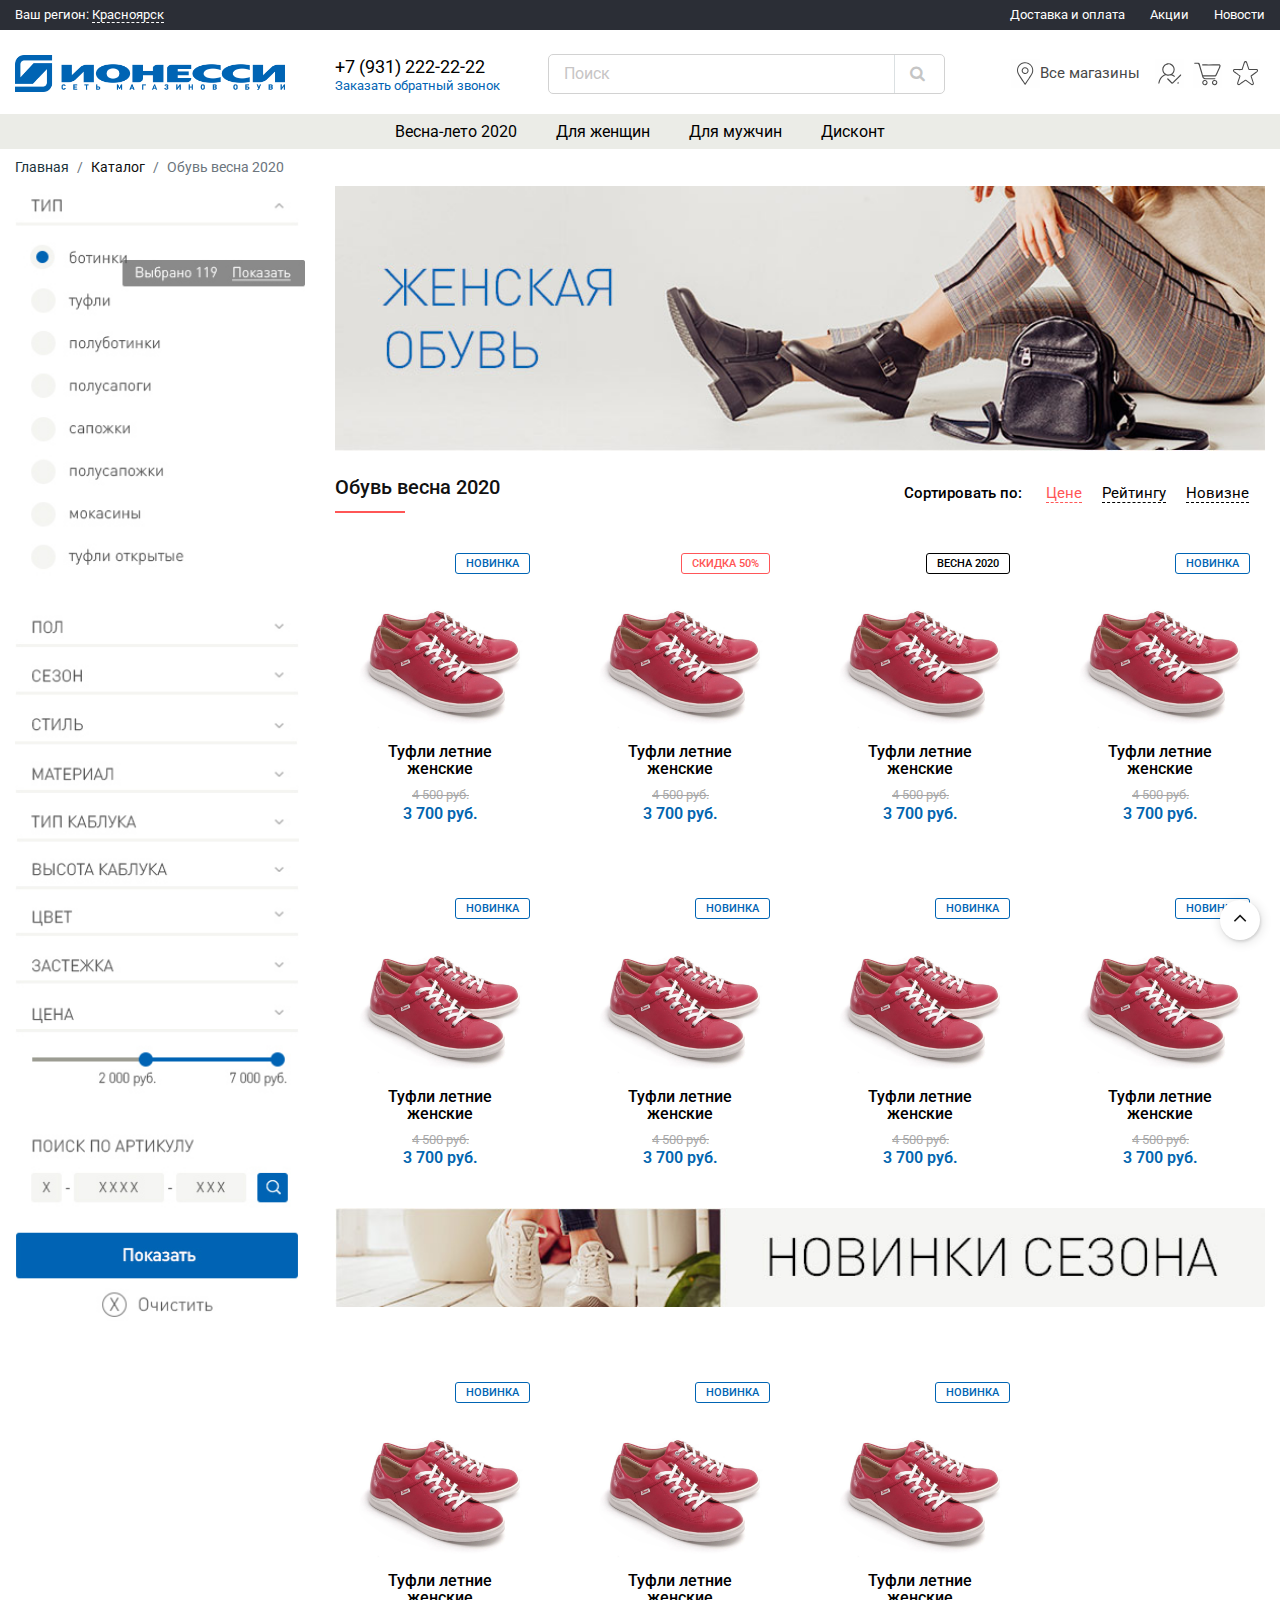
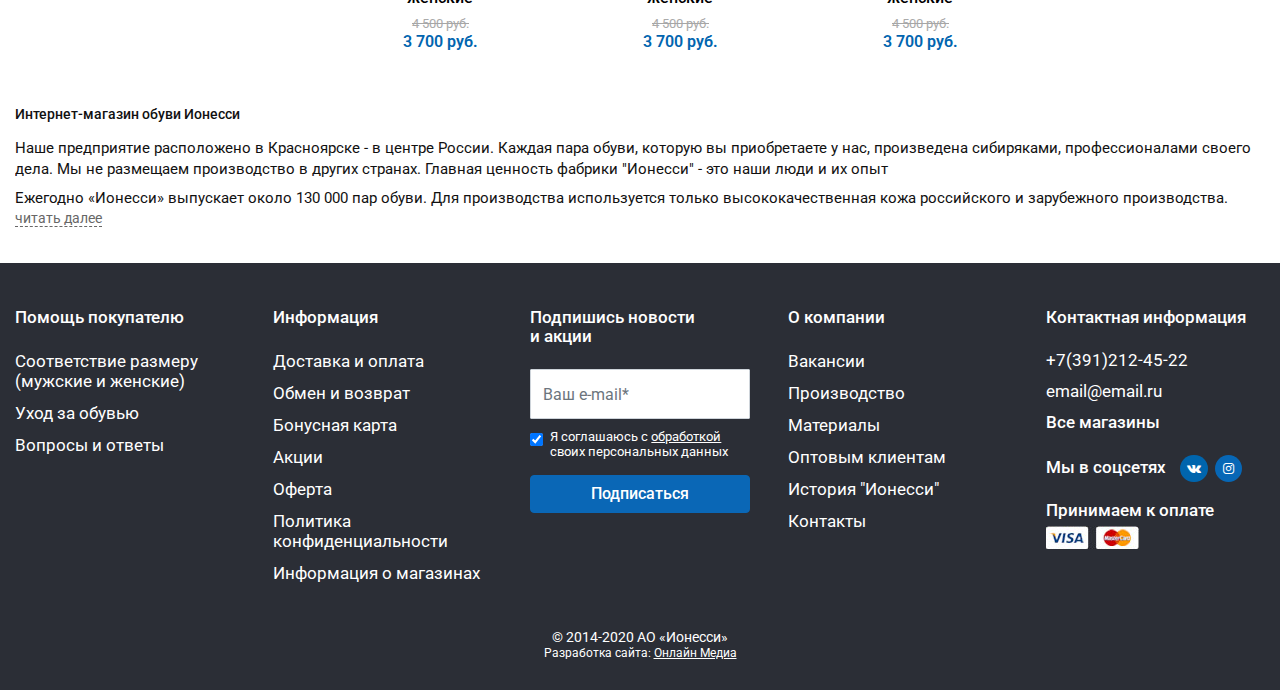
==== commit 29d08a15: "Minify and combined Stable Version" ====
--- a/catalog.html
+++ b/catalog.html
@@ -41,10 +41,9 @@
     <link rel="stylesheet"
         href="https://fonts.googleapis.com/css2?family=Roboto:ital,wght@0,400;0,500;0,700;1,400&display=swap">
     <link rel="stylesheet" href="libs/font-awesome/css/font-awesome.min.css">
-    <link rel="stylesheet" href="libs/owlcarousel/owl.carousel.min.css">
-    <link rel="stylesheet" href="libs/owlcarousel/owl.theme.default.min.css">
-    <link rel="stylesheet" type="text/css" href="libs/slick/slick.css" />
-    <link rel="stylesheet" type="text/css" href="libs/slick/slick-theme.css" />
+    <link rel="stylesheet" href="css/plugins.min.css">
+    <link rel="stylesheet" href="libs/microtip/microtip.min.css">
+    <link rel="stylesheet" href="libs/magnific-popup/magnific-popup.css">
     <link rel="stylesheet" href="css/main.css">
     <link rel="stylesheet" href="css/media.css">
 
@@ -811,15 +810,11 @@
         </div>
     </div>
 </div>
-
     <!-- jQuery Scripts -->
     <script src="js/plugins.min.js"></script>
-    <script src="libs/megamenu/js/megamenu.js"></script>
     <script src="libs/owlcarousel/owl.carousel.min.js"></script>
-    <!--<script src="libs/owlcarousel/owl.carousel2.thumbs.min.js1"></script>-->
     <script src="libs/slick/slick.min.js"></script>
-    <script src="libs/zoomsl/zoomsl.min.js"></script>
-    <script src="libs/readmore/readmore.min.js"></script>
+    <script src="libs/magnific-popup/jquery.magnific-popup.min.js"></script>
     <script src="js/common.js"></script>
 </body>
 
--- a/libs/microtip/microtip.min.css
+++ b/libs/microtip/microtip.min.css
@@ -0,0 +1,15 @@
+/* -------------------------------------------------------------------
+  Microtip
+
+  Modern, lightweight css-only tooltips
+  Just 1kb minified and gzipped
+
+  @author Ghosh
+  @package Microtip
+
+----------------------------------------------------------------------
+  1. Base Styles
+  2. Direction Modifiers
+  3. Position Modifiers
+--------------------------------------------------------------------*/
+[aria-label][role~="tooltip"]{position:relative}[aria-label][role~="tooltip"]::before,[aria-label][role~="tooltip"]::after{transform:translate3d(0,0,0);-webkit-backface-visibility:hidden;backface-visibility:hidden;will-change:transform;opacity:0;pointer-events:none;transition:all var(--microtip-transition-duration,.18s) var(--microtip-transition-easing,ease-in-out) var(--microtip-transition-delay,0s);position:absolute;box-sizing:border-box;z-index:10;transform-origin:top}[aria-label][role~="tooltip"]::before{background-size:100% auto!important;content:""}[aria-label][role~="tooltip"]::after{background:rgba(17,17,17,.9);border-radius:4px;color:#fff;content:attr(aria-label);font-size:var(--microtip-font-size,13px);font-weight:var(--microtip-font-weight,normal);text-transform:var(--microtip-text-transform,none);padding:.5em 1em;white-space:nowrap;box-sizing:content-box}[aria-label][role~="tooltip"]:hover::before,[aria-label][role~="tooltip"]:hover::after,[aria-label][role~="tooltip"]:focus::before,[aria-label][role~="tooltip"]:focus::after{opacity:1;pointer-events:auto}[role~="tooltip"][data-microtip-position|="top"]::before{background:url(data:image/svg+xml;charset=utf-8,%3Csvg%20xmlns%3D%22http%3A//www.w3.org/2000/svg%22%20width%3D%2236px%22%20height%3D%2212px%22%3E%3Cpath%20fill%3D%22rgba%2817,%2017,%2017,%200.9%29%22%20transform%3D%22rotate%280%29%22%20d%3D%22M2.658,0.000%20C-13.615,0.000%2050.938,0.000%2034.662,0.000%20C28.662,0.000%2023.035,12.002%2018.660,12.002%20C14.285,12.002%208.594,0.000%202.658,0.000%20Z%22/%3E%3C/svg%3E) no-repeat;height:6px;width:18px;margin-bottom:5px}[role~="tooltip"][data-microtip-position|="top"]::after{margin-bottom:11px}[role~="tooltip"][data-microtip-position|="top"]::before{transform:translate3d(-50%,0,0);bottom:100%;left:50%}[role~="tooltip"][data-microtip-position|="top"]:hover::before{transform:translate3d(-50%,-5px,0)}[role~="tooltip"][data-microtip-position|="top"]::after{transform:translate3d(-50%,0,0);bottom:100%;left:50%}[role~="tooltip"][data-microtip-position="top"]:hover::after{transform:translate3d(-50%,-5px,0)}[role~="tooltip"][data-microtip-position="top-left"]::after{transform:translate3d(calc(-100% + 16px),0,0);bottom:100%}[role~="tooltip"][data-microtip-position="top-left"]:hover::after{transform:translate3d(calc(-100% + 16px),-5px,0)}[role~="tooltip"][data-microtip-position="top-right"]::after{transform:translate3d(calc(0% + -16px),0,0);bottom:100%}[role~="tooltip"][data-microtip-position="top-right"]:hover::after{transform:translate3d(calc(0% + -16px),-5px,0)}[role~="tooltip"][data-microtip-position|="bottom"]::before{background:url(data:image/svg+xml;charset=utf-8,%3Csvg%20xmlns%3D%22http%3A//www.w3.org/2000/svg%22%20width%3D%2236px%22%20height%3D%2212px%22%3E%3Cpath%20fill%3D%22rgba%2817,%2017,%2017,%200.9%29%22%20transform%3D%22rotate%28180%2018%206%29%22%20d%3D%22M2.658,0.000%20C-13.615,0.000%2050.938,0.000%2034.662,0.000%20C28.662,0.000%2023.035,12.002%2018.660,12.002%20C14.285,12.002%208.594,0.000%202.658,0.000%20Z%22/%3E%3C/svg%3E) no-repeat;height:6px;width:18px;margin-top:5px;margin-bottom:0}[role~="tooltip"][data-microtip-position|="bottom"]::after{margin-top:11px}[role~="tooltip"][data-microtip-position|="bottom"]::before{transform:translate3d(-50%,-10px,0);bottom:auto;left:50%;top:100%}[role~="tooltip"][data-microtip-position|="bottom"]:hover::before{transform:translate3d(-50%,0,0)}[role~="tooltip"][data-microtip-position|="bottom"]::after{transform:translate3d(-50%,-10px,0);top:100%;left:50%}[role~="tooltip"][data-microtip-position="bottom"]:hover::after{transform:translate3d(-50%,0,0)}[role~="tooltip"][data-microtip-position="bottom-left"]::after{transform:translate3d(calc(-100% + 16px),-10px,0);top:100%}[role~="tooltip"][data-microtip-position="bottom-left"]:hover::after{transform:translate3d(calc(-100% + 16px),0,0)}[role~="tooltip"][data-microtip-position="bottom-right"]::after{transform:translate3d(calc(0% + -16px),-10px,0);top:100%}[role~="tooltip"][data-microtip-position="bottom-right"]:hover::after{transform:translate3d(calc(0% + -16px),0,0)}[role~="tooltip"][data-microtip-position="left"]::before,[role~="tooltip"][data-microtip-position="left"]::after{bottom:auto;left:auto;right:100%;top:50%;transform:translate3d(10px,-50%,0)}[role~="tooltip"][data-microtip-position="left"]::before{background:url(data:image/svg+xml;charset=utf-8,%3Csvg%20xmlns%3D%22http%3A//www.w3.org/2000/svg%22%20width%3D%2212px%22%20height%3D%2236px%22%3E%3Cpath%20fill%3D%22rgba%2817,%2017,%2017,%200.9%29%22%20transform%3D%22rotate%28-90%2018%2018%29%22%20d%3D%22M2.658,0.000%20C-13.615,0.000%2050.938,0.000%2034.662,0.000%20C28.662,0.000%2023.035,12.002%2018.660,12.002%20C14.285,12.002%208.594,0.000%202.658,0.000%20Z%22/%3E%3C/svg%3E) no-repeat;height:18px;width:6px;margin-right:5px;margin-bottom:0}[role~="tooltip"][data-microtip-position="left"]::after{margin-right:11px}[role~="tooltip"][data-microtip-position="left"]:hover::before,[role~="tooltip"][data-microtip-position="left"]:hover::after{transform:translate3d(0,-50%,0)}[role~="tooltip"][data-microtip-position="right"]::before,[role~="tooltip"][data-microtip-position="right"]::after{bottom:auto;left:100%;top:50%;transform:translate3d(-10px,-50%,0)}[role~="tooltip"][data-microtip-position="right"]::before{background:url(data:image/svg+xml;charset=utf-8,%3Csvg%20xmlns%3D%22http%3A//www.w3.org/2000/svg%22%20width%3D%2212px%22%20height%3D%2236px%22%3E%3Cpath%20fill%3D%22rgba%2817,%2017,%2017,%200.9%29%22%20transform%3D%22rotate%2890%206%206%29%22%20d%3D%22M2.658,0.000%20C-13.615,0.000%2050.938,0.000%2034.662,0.000%20C28.662,0.000%2023.035,12.002%2018.660,12.002%20C14.285,12.002%208.594,0.000%202.658,0.000%20Z%22/%3E%3C/svg%3E) no-repeat;height:18px;width:6px;margin-bottom:0;margin-left:5px}[role~="tooltip"][data-microtip-position="right"]::after{margin-left:11px}[role~="tooltip"][data-microtip-position="right"]:hover::before,[role~="tooltip"][data-microtip-position="right"]:hover::after{transform:translate3d(0,-50%,0)}[role~="tooltip"][data-microtip-size="small"]::after{white-space:initial;width:80px}[role~="tooltip"][data-microtip-size="medium"]::after{white-space:initial;width:150px}[role~="tooltip"][data-microtip-size="large"]::after{white-space:initial;width:260px}--- a/css/main.css
+++ b/css/main.css
@@ -18,47 +18,9 @@
 /*----------------------------------------
 1. Main Structure
 -----------------------------------------*/
-/*
-@font-face {
-    font-family: 'DINPro-Light';
-    src: url('../fonts/DINPro-Light.eot');
-    src: local('☺'), url('../fonts/DINPro-Light.woff') format('woff'), url('../fonts/DINPro-Light.ttf') format('truetype'), url('../fonts/DINPro-Light.svg') format('svg');
-    font-weight: normal;
-    font-style: normal;
-    font-display: swap;
-}
-
-@font-face {
-    font-weight: 500;
-    src: url('../fonts/DINPro-Regular.eot');
-    src: local('☺'), url('../fonts/DINPro-Regular.woff') format('woff'), url('../fonts/DINPro-Regular.ttf') format('truetype'), url('../fonts/DINPro-Regular.svg') format('svg');
-    font-weight: normal;
-    font-style: normal;
-    font-display: swap;
-}
-
-@font-face {
-    font-weight: 500;
-    src: url('../fonts/DINPro-Bold.eot');
-    src: local('☺'), url('../fonts/DINPro-Bold.woff') format('woff'), url('../fonts/DINPro-Bold.ttf') format('truetype'), url('../fonts/DINPro-Bold.svg') format('svg');
-    font-weight: normal;
-    font-style: normal;
-    font-display: swap;
-}
-
-
-@font-face {
-    font-weight: 500;
-    src: url('../fonts/DINPro-Medium.eot');
-    src: local('☺'), url('../fonts/DINPro-Medium.woff') format('woff'), url('../fonts/DINPro-Medium.ttf') format('truetype'), url('../fonts/DINPro-Medium.svg') format('svg');
-    font-weight: normal;
-    font-style: normal;
-    font-display: swap;
-}
-*/
+
 
 body {
-    /*font-family: 'DINPro-Light', Arial, Tahoma, sans-serif;*/
     font-family: 'Roboto', Arial, Tahoma, sans-serif;
     font-size: 18px;
     line-height: 1.2;
@@ -348,21 +310,7 @@
 .menu-mobile:hover{
     text-decoration: none;
 }
-/*
-.menu-mobile:after {
-    content: "\f0c9";
-    font-family: "FontAwesome";
-    font-size: 15px;
-    padding: 0;
-    float: left;
-    position: relative;
-    top: 0px;
-    -webkit-transform: translateY(-25%);
-    -ms-transform: translateY(-25%);
-    transform: translateY(-25%);
-    color: #7c7974;
-}
-*/
+
 
 /* Спрятать скролл у меню */
 
@@ -503,11 +451,7 @@
     margin: 0;
     display: inline-block;
 }
-/*
-.menu> ul > li:first-child {
-    margin-left: 15%;
-}
-*/
+
 .menu > ul > li a {
     text-decoration: none;
     padding: 0.6em 3em;
@@ -643,18 +587,10 @@
     background-color: rgb(235, 236, 231);
 }
 
-
-/*
-.menu-fixed.main-menu {
-    position: fixed;
-    top: 0px;
-    width: 100%;
-    z-index: 10;
-}
-*/
 .menu-mobile-wrapper{
     position: relative;
 }
+
 .fixed-header.header-fixed {
     position: fixed;
     top: 0px;
@@ -673,16 +609,7 @@
     border-bottom: none;
 }
 
-/*
-.menu-fixed .menu > ul > li a {
-    padding: 1em 3em;
-    -webkit-transition: all 0.5s ease-in-out;
-    -moz-transition: all 0.5s ease-in-out;
-    -ms-transition: all 0.5s ease-in-out;
-    -o-transition: all 0.5s ease-in-out;
-    transition: all 0.5s ease-in-out;
-}
-*/
+
 /*----------------------------------------
 4. Header
 -----------------------------------------*/
@@ -1025,19 +952,7 @@
     padding: 20px 30px 20px 30px;
     filter: brightness(0.7);
 }
-/*
-.main-slider{
-    max-width: 1920px;
-    margin: 0 auto;
-    position: relative;
-}
-
-.main-slider .owl-dots{
-    position: absolute;
-    bottom: 5px;
-    width: 100%;
-}
-*/
+
 .top-slider .owl-theme .owl-dots .owl-dot span {
     width: 13px;
     height: 13px;
@@ -1345,7 +1260,6 @@
 .mfp-with-zoom.mfp-bg {
 	opacity: 0;
 	-webkit-backface-visibility: hidden;
-	/* ideally, transition speed should match zoom duration */
 	-webkit-transition: all 0.3s ease-out; 
 	-moz-transition: all 0.3s ease-out; 
 	-o-transition: all 0.3s ease-out; 
@@ -1674,31 +1588,6 @@
     border: 1px solid #ff5656;
 }
 
-
-/* News Section */
-/*
-.news-section {
-    background-color: #f5f5f3;
-    padding-top: 70px;
-    padding-bottom: 70px;
-}
-
-.news-main-item{
-    margin-bottom: 40px;
-}
-
-.news-main-item a{
-    font-size: 20px;
-    text-decoration: underline;
-    color: #2471b9;
-}
-
-.news-main-item h3 {
-    margin-bottom: 30px;
-    font-size: 32px;
-}
-*/
-
 /*  Reviews section*/
 .reviews-section {
     padding-top: 10px;
@@ -1786,12 +1675,6 @@
     margin-bottom: 0;
     margin-top: 15px;
 }
-/*
-.getorder-description {
-    font-weight: 500;
-    font-size: 24px;
-}
-*/
 
 .order-form-container{
     margin-top: 15px;
